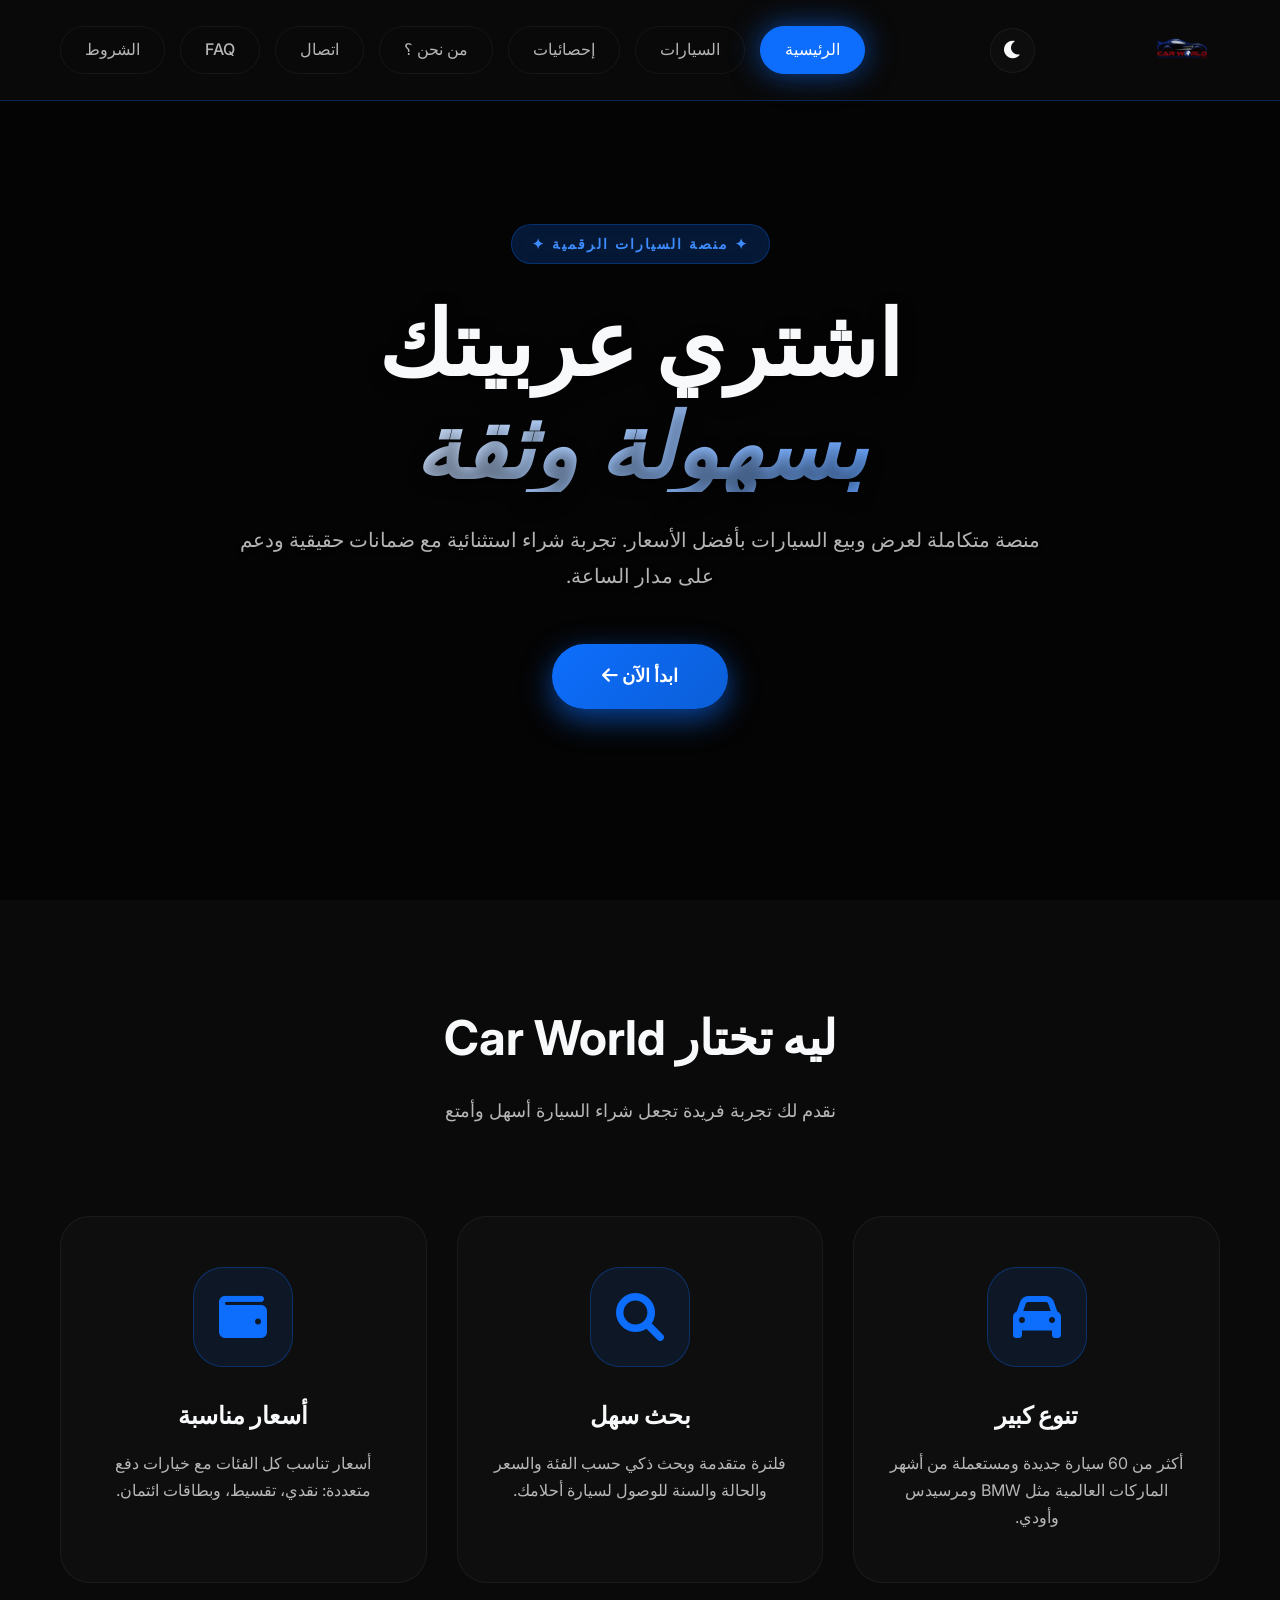
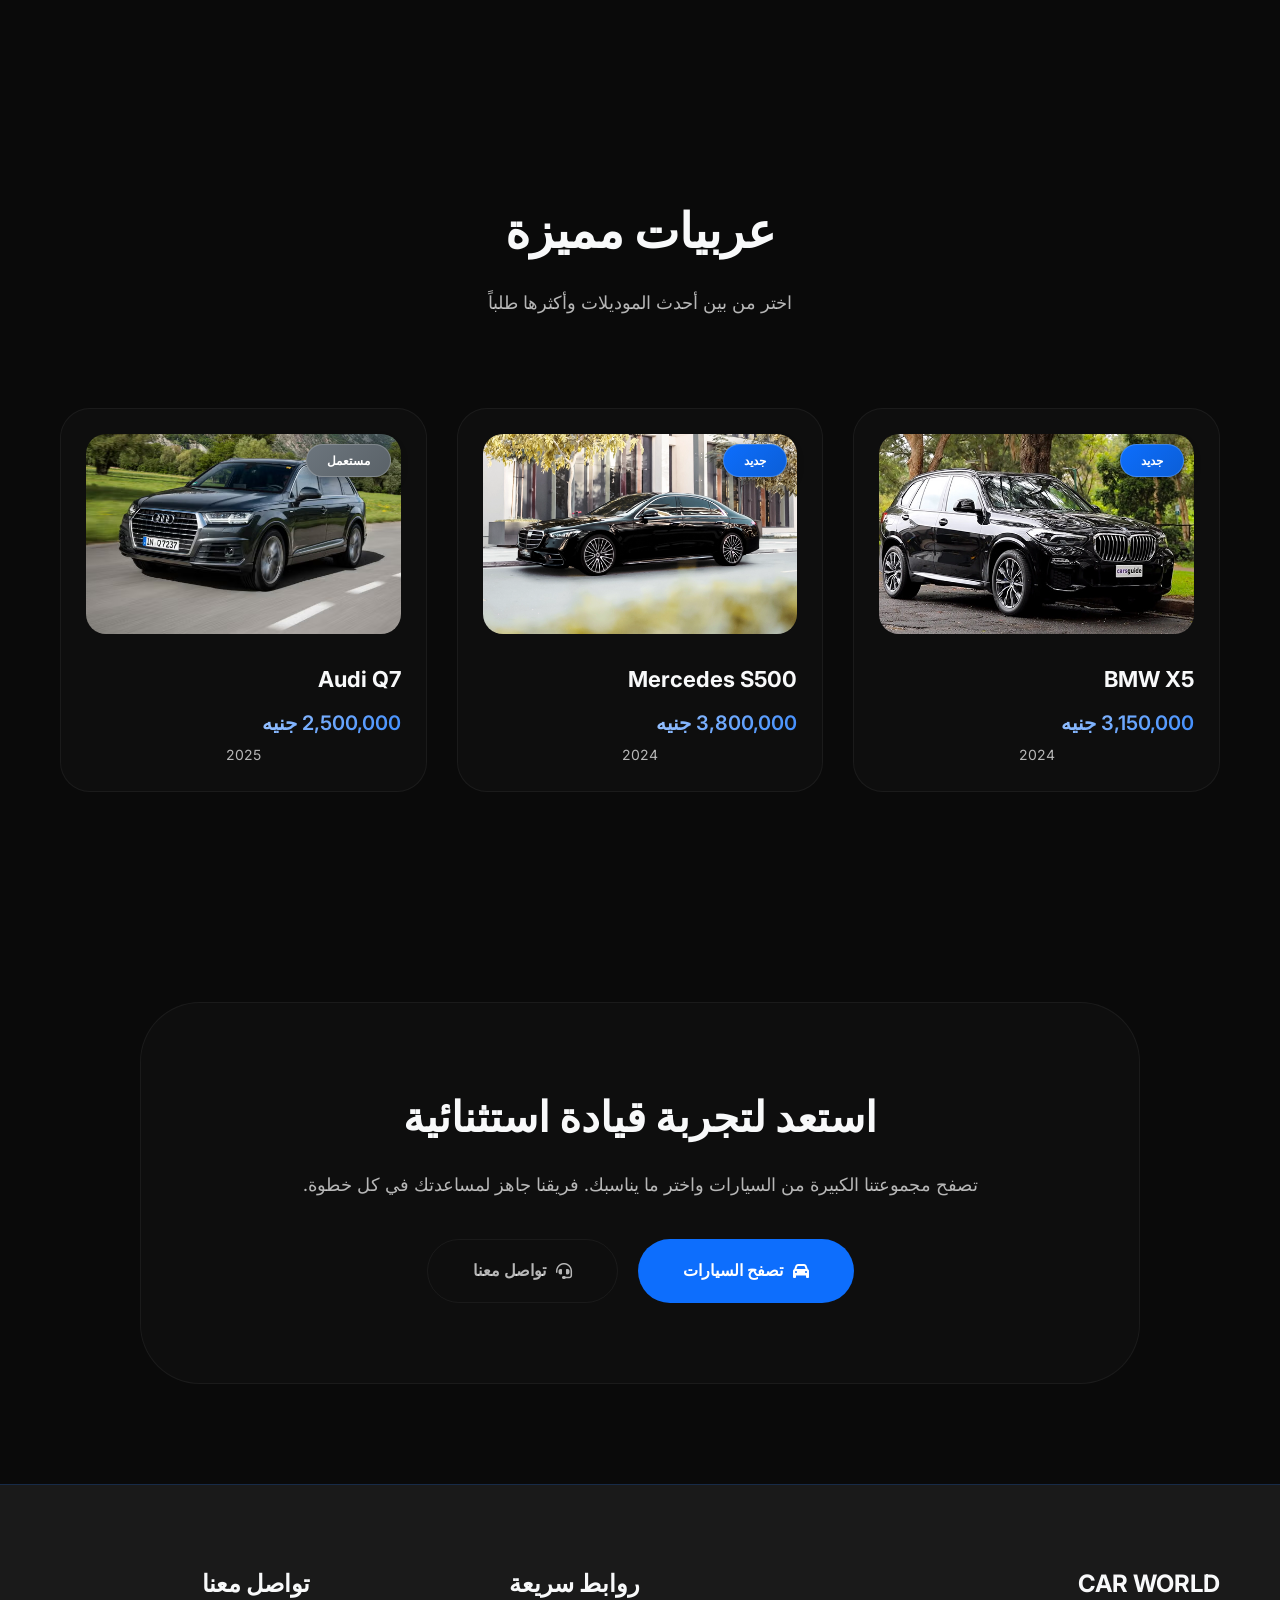
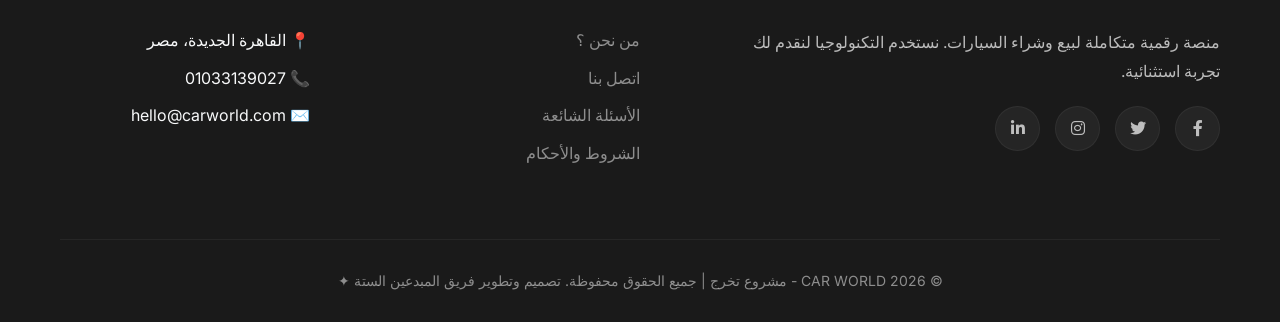
==== index.html @ 10950ddf "Add files via upload" ====
<!DOCTYPE html>
<html lang="ar">

<head>
    <meta charset="UTF-8" />
    <meta name="viewport" content="width=device-width, initial-scale=1.0">
    <title>Car World - الرئيسية | منصة السيارات الرقمية</title>

    <!-- Fonts & Icons -->
    <link rel="preconnect" href="https://fonts.googleapis.com">
    <link rel="preconnect" href="https://fonts.gstatic.com" crossorigin>
    <link href="https://fonts.googleapis.com/css2?family=Inter:ital,opsz,wght@0,14..32,100..900;1,14..32,100..900&family=Playfair+Display:ital,wght@0,400..900;1,400..900&display=swap" rel="stylesheet">
    <link rel="stylesheet" href="https://cdnjs.cloudflare.com/ajax/libs/font-awesome/6.0.0/css/all.min.css">
    <link rel="stylesheet" href="responsive.css">
    <script src="script.js" defer></script>

    <style>
        * {
            margin: 0;
            padding: 0;
            box-sizing: border-box;
        }
        
        :root {
            --primary: #0d6efd;
            --primary-dark: #0b5ed7;
            --primary-light: #3d8bfd;
            --primary-glow: rgba(13, 110, 253, 0.6);
            --dark: #0a0a0a;
            --dark-light: #1a1a1a;
            --light: #f8f9fa;
            --gray: #6c757d;
            --glass-bg: rgba(255, 255, 255, 0.03);
            --glass-border: 1px solid rgba(255, 255, 255, 0.05);
            --shadow-xl: 0 25px 50px -12px rgba(0, 0, 0, 0.5);
            --transition: all 0.4s cubic-bezier(0.175, 0.885, 0.32, 1.275);
            --bg-primary: #0a0a0a;
            --bg-secondary: #1a1a1a;
            --bg-card: rgba(255, 255, 255, 0.02);
            --text-primary: #f8f9fa;
            --text-secondary: rgba(255, 255, 255, 0.7);
            --text-muted: rgba(255, 255, 255, 0.5);
            --border-color: rgba(255, 255, 255, 0.05);
            --border-hover: rgba(13, 110, 253, 0.3);
            --shadow-color: rgba(0, 0, 0, 0.5);
            --header-bg: rgba(10, 10, 10, 0.95);
            --input-bg: rgba(255, 255, 255, 0.05);
            --card-bg: rgba(255, 255, 255, 0.02);
            --footer-bg: var(--dark-light);
            --hero-overlay: rgba(0, 0, 0, 0.6);
        }
        
        [data-theme="light"] {
            --bg-primary: #f0f2f5;
            --bg-secondary: #ffffff;
            --bg-card: rgba(255, 255, 255, 0.9);
            --text-primary: #1a1a1a;
            --text-secondary: rgba(0, 0, 0, 0.7);
            --text-muted: rgba(0, 0, 0, 0.5);
            --border-color: rgba(0, 0, 0, 0.1);
            --border-hover: rgba(13, 110, 253, 0.3);
            --shadow-color: rgba(0, 0, 0, 0.1);
            --header-bg: rgba(255, 255, 255, 0.95);
            --input-bg: rgba(0, 0, 0, 0.02);
            --card-bg: #ffffff;
            --footer-bg: #e8e8e8;
            --hero-overlay: rgba(255, 255, 255, 0.1);
        }
        
        body {
            font-family: 'Inter', sans-serif;
            background: var(--bg-primary);
            color: var(--text-primary);
            line-height: 1.6;
            overflow-x: hidden;
            direction: rtl;
            transition: background-color 0.3s ease, color 0.3s ease;
        }
        
        .header {
            display: flex;
            justify-content: space-between;
            align-items: center;
            padding: 20px 60px;
            background: var(--header-bg);
            backdrop-filter: blur(20px);
            position: fixed;
            top: 0;
            left: 0;
            right: 0;
            z-index: 1000;
            border-bottom: 1px solid rgba(13, 110, 253, 0.3);
            transition: transform 0.4s ease, background 0.3s ease;
        }
        
        .logo-link {
            display: inline-block;
            text-decoration: none;
            height: 60px;
            display: flex;
            align-items: center;
        }
        
        .logo {
            height: 50px;
            width: auto;
            display: block;
            transition: opacity 0.3s ease;
        }
        
        .nav {
            display: flex;
            gap: 15px;
        }
        
        .nav-btn {
            padding: 10px 24px;
            background: transparent;
            border: 1px solid var(--border-color);
            border-radius: 50px;
            color: var(--text-secondary);
            text-decoration: none;
            font-weight: 500;
            transition: var(--transition);
            position: relative;
            overflow: hidden;
        }
        
        .nav-btn::before {
            content: '';
            position: absolute;
            top: 0;
            left: -100%;
            width: 100%;
            height: 100%;
            background: linear-gradient(90deg, transparent, rgba(255, 255, 255, 0.1), transparent);
            transition: left 0.6s ease;
        }
        
        .nav-btn:hover::before {
            left: 100%;
        }
        
        .nav-btn:hover {
            border-color: var(--primary);
            box-shadow: 0 0 20px rgba(13, 110, 253, 0.3);
            transform: translateY(-2px);
            color: var(--text-primary);
        }
        
        .nav-btn.active {
            background: var(--primary);
            border-color: var(--primary);
            box-shadow: 0 0 30px var(--primary-glow);
            color: white;
        }
        
        .hero {
            min-height: 100vh;
            display: flex;
            align-items: center;
            justify-content: center;
            text-align: center;
            position: relative;
            padding: 120px 60px 80px;
            overflow: hidden;
            background: url('assets/images/Mercedes-AMG_CLS_53_1X7A6800.jpg') center/cover no-repeat;
            background-attachment: fixed;
        }
        
        .hero::before {
            content: '';
            position: absolute;
            top: 0;
            left: 0;
            right: 0;
            bottom: 0;
            background: var(--hero-overlay);
            z-index: 1;
            transition: background 0.3s ease;
        }
        
        .hero-content {
            max-width: 1400px;
            margin: 0 auto;
            position: relative;
            z-index: 2;
        }
        
        .hero-badge {
            display: inline-block;
            padding: 8px 20px;
            background: rgba(13, 110, 253, 0.2);
            border: 1px solid rgba(13, 110, 253, 0.3);
            border-radius: 50px;
            color: var(--primary-light);
            font-size: 14px;
            font-weight: 600;
            letter-spacing: 2px;
            margin-bottom: 30px;
            backdrop-filter: blur(10px);
            animation: fadeInUp 1s ease;
        }
        
        .hero-title {
            font-size: clamp(40px, 8vw, 90px);
            font-weight: 800;
            line-height: 1.1;
            margin-bottom: 30px;
            animation: fadeInUp 1s ease 0.2s both;
            text-shadow: 0 5px 15px var(--shadow-color);
            color: var(--text-primary);
        }
        
        .hero-title span {
            background: linear-gradient(135deg, #fff, var(--primary-light));
            -webkit-background-clip: text;
            background-clip: text;
            color: transparent;
            display: block;
            font-family: 'Playfair Display', serif;
            font-style: italic;
        }
        
        .hero-description {
            font-size: 20px;
            color: var(--text-secondary);
            max-width: 800px;
            margin: 0 auto 50px;
            line-height: 1.8;
            animation: fadeInUp 1s ease 0.4s both;
            text-shadow: 0 2px 5px var(--shadow-color);
        }
        
        .hero-btn {
            display: inline-block;
            padding: 18px 50px;
            background: linear-gradient(135deg, var(--primary), var(--primary-dark));
            border: none;
            border-radius: 50px;
            color: white;
            font-size: 18px;
            font-weight: 600;
            text-decoration: none;
            transition: var(--transition);
            position: relative;
            overflow: hidden;
            box-shadow: 0 10px 30px var(--primary-glow);
            animation: fadeInUp 1s ease 0.6s both;
        }
        
        .hero-btn::before {
            content: '';
            position: absolute;
            top: 0;
            left: -100%;
            width: 100%;
            height: 100%;
            background: linear-gradient(90deg, transparent, rgba(255, 255, 255, 0.2), transparent);
            transition: left 0.6s ease;
        }
        
        .hero-btn:hover::before {
            left: 100%;
        }
        
        .hero-btn:hover {
            transform: translateY(-5px);
            box-shadow: 0 20px 40px var(--primary-glow);
        }
        
        @keyframes fadeInUp {
            from {
                opacity: 0;
                transform: translateY(40px);
            }
            to {
                opacity: 1;
                transform: translateY(0);
            }
        }
        
        .features-section {
            padding: 100px 60px;
            background: var(--bg-primary);
        }
        
        .section-header {
            text-align: center;
            max-width: 800px;
            margin: 0 auto 80px;
        }
        
        .section-header h2 {
            font-size: 48px;
            margin-bottom: 20px;
            color: var(--text-primary);
        }
        
        .section-header p {
            color: var(--text-secondary);
            font-size: 18px;
        }
        
        .features-grid {
            max-width: 1400px;
            margin: 0 auto;
            display: grid;
            grid-template-columns: repeat(3, 1fr);
            gap: 30px;
        }
        
        .feature-card {
            background: var(--card-bg);
            border: 1px solid var(--border-color);
            border-radius: 30px;
            padding: 50px 30px;
            text-align: center;
            transition: var(--transition);
            position: relative;
            overflow: hidden;
        }
        
        .feature-card::after {
            content: '';
            position: absolute;
            bottom: 0;
            left: 0;
            right: 0;
            height: 3px;
            background: linear-gradient(90deg, transparent, var(--primary), transparent);
            transform: scaleX(0);
            transition: transform 0.5s ease;
        }
        
        .feature-card:hover::after {
            transform: scaleX(1);
        }
        
        .feature-card:hover {
            transform: translateY(-10px);
            border-color: var(--border-hover);
            box-shadow: 0 30px 60px var(--shadow-color);
        }
        
        .feature-icon {
            width: 100px;
            height: 100px;
            background: rgba(13, 110, 253, 0.1);
            border-radius: 30px;
            display: flex;
            align-items: center;
            justify-content: center;
            margin: 0 auto 30px;
            border: 1px solid rgba(13, 110, 253, 0.3);
            transition: var(--transition);
        }
        
        .feature-card:hover .feature-icon {
            transform: scale(1.1);
            background: var(--primary);
        }
        
        .feature-card:hover .feature-icon i {
            color: white;
        }
        
        .feature-icon i {
            font-size: 48px;
            color: var(--primary);
            transition: var(--transition);
        }
        
        .feature-card h3 {
            font-size: 24px;
            margin-bottom: 15px;
            color: var(--text-primary);
        }
        
        .feature-card p {
            color: var(--text-secondary);
            line-height: 1.7;
        }
        
        .cars-preview-section {
            padding: 100px 60px;
            background: var(--bg-primary);
        }
        
        .cars-preview-grid {
            max-width: 1400px;
            margin: 0 auto;
            display: grid;
            grid-template-columns: repeat(3, 1fr);
            gap: 30px;
        }
        
        .car-preview-card {
            background: var(--card-bg);
            border: 1px solid var(--border-color);
            border-radius: 30px;
            padding: 25px;
            cursor: pointer;
            transition: var(--transition);
            position: relative;
            overflow: hidden;
            animation: cardAppear 0.6s cubic-bezier(0.23, 1, 0.32, 1) backwards;
        }
        
        .car-preview-card:nth-child(1) {
            animation-delay: 0.1s;
        }
        
        .car-preview-card:nth-child(2) {
            animation-delay: 0.2s;
        }
        
        .car-preview-card:nth-child(3) {
            animation-delay: 0.3s;
        }
        
        @keyframes cardAppear {
            0% {
                opacity: 0;
                transform: translateY(30px) scale(0.95);
            }
            100% {
                opacity: 1;
                transform: translateY(0) scale(1);
            }
        }
        
        .car-preview-card:hover {
            transform: translateY(-10px) scale(1.05);
            border-color: var(--border-hover);
            box-shadow: 0 30px 60px var(--shadow-color);
        }
        
        .car-preview-image {
            width: 100%;
            height: 200px;
            object-fit: cover;
            border-radius: 20px;
            margin-bottom: 20px;
            transition: transform 0.3s ease;
        }
        
        .car-preview-card:hover .car-preview-image {
            transform: scale(1.1);
        }
        
        .car-preview-card h3 {
            font-size: 22px;
            margin-bottom: 10px;
            color: var(--text-primary);
        }
        
        .car-preview-price {
            font-size: 20px;
            font-weight: 600;
            background: linear-gradient(135deg, #fff, var(--primary-light));
            -webkit-background-clip: text;
            background-clip: text;
            color: transparent;
            margin-bottom: 5px;
        }
        
        .car-preview-badge {
            position: absolute;
            top: 35px;
            right: 35px;
            padding: 6px 20px;
            border-radius: 50px;
            font-size: 12px;
            font-weight: 600;
            color: white;
            box-shadow: 0 4px 15px var(--shadow-color);
            border: 1px solid rgba(255, 255, 255, 0.2);
            backdrop-filter: blur(5px);
        }
        
        .car-preview-badge.new {
            background: linear-gradient(135deg, var(--primary), var(--primary-dark));
        }
        
        .car-preview-badge.used {
            background: linear-gradient(135deg, #6c757d, #5a6268);
        }
        
        .car-year {
            color: var(--text-secondary);
            font-size: 14px;
            margin-top: 5px;
            display: flex;
            align-items: center;
            justify-content: center;
            gap: 5px;
        }
        
        .cta-section {
            padding: 100px 60px;
            background: var(--bg-primary);
        }
        
        .cta-container {
            max-width: 1000px;
            margin: 0 auto;
            background: var(--card-bg);
            border: 1px solid var(--border-color);
            border-radius: 60px;
            padding: 80px;
            text-align: center;
            transition: background-color 0.3s ease, border-color 0.3s ease;
        }
        
        .cta-container h2 {
            font-size: 42px;
            margin-bottom: 20px;
            color: var(--text-primary);
        }
        
        .cta-container p {
            color: var(--text-secondary);
            font-size: 18px;
            margin-bottom: 40px;
        }
        
        .cta-buttons {
            display: flex;
            gap: 20px;
            justify-content: center;
            flex-wrap: wrap;
        }
        
        .cta-btn {
            padding: 18px 45px;
            border-radius: 50px;
            text-decoration: none;
            font-weight: 600;
            transition: var(--transition);
            display: inline-flex;
            align-items: center;
            gap: 10px;
        }
        
        .cta-btn.primary {
            background: var(--primary);
            color: white;
        }
        
        .cta-btn.primary:hover {
            background: var(--primary-dark);
            transform: translateY(-5px);
            box-shadow: 0 20px 40px var(--primary-glow);
        }
        
        .cta-btn.secondary {
            background: transparent;
            border: 1px solid var(--border-color);
            color: var(--text-secondary);
        }
        
        .cta-btn.secondary:hover {
            border-color: var(--primary);
            transform: translateY(-5px);
            box-shadow: 0 20px 40px var(--shadow-color);
            color: var(--text-primary);
        }
        
        .notification {
            position: fixed;
            top: 100px;
            left: 50%;
            transform: translateX(-50%);
            background: var(--card-bg);
            backdrop-filter: blur(20px);
            border: 1px solid var(--primary);
            border-radius: 50px;
            padding: 20px 40px;
            display: flex;
            align-items: center;
            gap: 15px;
            z-index: 9999;
            box-shadow: 0 20px 40px var(--shadow-color);
            animation: slideDown 0.5s ease;
        }
        
        @keyframes slideDown {
            from {
                opacity: 0;
                transform: translate(-50%, -50px);
            }
            to {
                opacity: 1;
                transform: translate(-50%, 0);
            }
        }
        
        .notification i {
            font-size: 24px;
        }
        
        .notification.success i {
            color: #28a745;
        }
        
        .notification.error i {
            color: #dc3545;
        }
        
        .footer {
            background: var(--footer-bg);
            padding: 80px 60px 30px;
            border-top: 1px solid rgba(13, 110, 253, 0.2);
            transition: background-color 0.3s ease;
        }
        
        .footer-content {
            max-width: 1400px;
            margin: 0 auto;
            display: grid;
            grid-template-columns: 2fr 1fr 1fr;
            gap: 80px;
            margin-bottom: 60px;
        }
        
        .footer-section h3 {
            font-size: 24px;
            margin-bottom: 25px;
            color: var(--text-primary);
        }
        
        .footer-section p {
            color: var(--text-secondary);
            line-height: 1.8;
            margin-bottom: 20px;
        }
        
        .footer-section ul {
            list-style: none;
        }
        
        .footer-section ul li {
            margin-bottom: 12px;
        }
        
        .footer-section ul li a {
            color: var(--text-muted);
            text-decoration: none;
            transition: var(--transition);
        }
        
        .footer-section ul li a:hover {
            color: var(--primary);
            transform: translateX(-5px);
            display: inline-block;
        }
        
        .footer-social {
            display: flex;
            gap: 15px;
        }
        
        .footer-social a {
            width: 45px;
            height: 45px;
            background: var(--input-bg);
            border-radius: 50%;
            display: flex;
            align-items: center;
            justify-content: center;
            color: var(--text-secondary);
            transition: var(--transition);
            text-decoration: none;
            border: 1px solid var(--border-color);
        }
        
        .footer-social a:hover {
            background: var(--primary);
            color: white;
            transform: translateY(-5px);
            border-color: transparent;
        }
        
        .footer-bottom {
            text-align: center;
            padding-top: 30px;
            border-top: 1px solid var(--border-color);
            color: var(--text-muted);
            font-size: 14px;
        }
        
        @media (max-width: 1200px) {
            .features-grid,
            .cars-preview-grid {
                grid-template-columns: repeat(2, 1fr);
            }
        }
        
        @media (max-width: 768px) {
            .header {
                padding: 15px 30px;
                flex-direction: column;
                gap: 15px;
            }
            .logo {
                height: 40px;
            }
            .logo-link {
                height: 50px;
                margin-bottom: 5px;
            }
            .hero {
                background-attachment: scroll;
            }
            .features-grid,
            .cars-preview-grid {
                grid-template-columns: 1fr;
            }
            .cta-container {
                padding: 40px 20px;
            }
            .footer-content {
                grid-template-columns: 1fr;
                gap: 40px;
            }
        }
        
        [data-theme="light"] .hero-title span,
        [data-theme="light"] .car-preview-price {
            background: linear-gradient(135deg, #1a1a1a, var(--primary)) !important;
            -webkit-background-clip: text !important;
            background-clip: text !important;
        }
        
        [data-theme="light"] .nav-btn.active {
            color: white !important;
        }
    </style>
</head>

<body>
    <header class="header">
        <a href="index.html" class="logo-link">
            <img src="assets/images/logo-main-dark.png" alt="CAR WORLD Logo" class="logo logo-dark">
            <img src="assets/images/logo-main-light.png" alt="CAR WORLD Logo" class="logo logo-light" style="display: none;">
        </a>
        <nav class="nav">
            <a href="index.html" class="nav-btn active">الرئيسية</a>
            <a href="cars.html" class="nav-btn">السيارات</a>
            <a href="stats.html" class="nav-btn">إحصائيات</a>
            <a href="about.html" class="nav-btn">من نحن ؟</a>
            <a href="contact.html" class="nav-btn">اتصال</a>
            <a href="faq.html" class="nav-btn">FAQ</a>
            <a href="terms.html" class="nav-btn">الشروط</a>
        </nav>
    </header>

    <main>
        <section class="hero">
            <div class="hero-content">
                <div class="hero-badge">✦ منصة السيارات الرقمية ✦</div>
                <h1 class="hero-title">
                    اشتري عربيتك<br>
                    <span>بسهولة وثقة</span>
                </h1>
                <p class="hero-description">
                    منصة متكاملة لعرض وبيع السيارات بأفضل الأسعار. تجربة شراء استثنائية مع ضمانات حقيقية ودعم على مدار الساعة.
                </p>
                <a href="cars.html" class="hero-btn">ابدأ الآن <i class="fas fa-arrow-left"></i></a>
            </div>
        </section>

        <section class="features-section">
            <div class="section-header">
                <h2>ليه تختار Car World</h2>
                <p>نقدم لك تجربة فريدة تجعل شراء السيارة أسهل وأمتع</p>
            </div>
            <div class="features-grid">
                <div class="feature-card">
                    <div class="feature-icon"><i class="fas fa-car"></i></div>
                    <h3>تنوع كبير</h3>
                    <p>أكثر من 60 سيارة جديدة ومستعملة من أشهر الماركات العالمية مثل BMW ومرسيدس وأودي.</p>
                </div>
                <div class="feature-card">
                    <div class="feature-icon"><i class="fas fa-search"></i></div>
                    <h3>بحث سهل</h3>
                    <p>فلترة متقدمة وبحث ذكي حسب الفئة والسعر والحالة والسنة للوصول لسيارة أحلامك.</p>
                </div>
                <div class="feature-card">
                    <div class="feature-icon"><i class="fas fa-wallet"></i></div>
                    <h3>أسعار مناسبة</h3>
                    <p>أسعار تناسب كل الفئات مع خيارات دفع متعددة: نقدي، تقسيط، وبطاقات ائتمان.</p>
                </div>
            </div>
        </section>

        <section class="cars-preview-section">
            <div class="section-header">
                <h2>عربيات مميزة</h2>
                <p>اختر من بين أحدث الموديلات وأكثرها طلباً</p>
            </div>
            <div class="cars-preview-grid">
                <div class="car-preview-card" onclick="window.location.href='car-details.html?category=luxury&brand=BMW&model=X5'">
                    <img src="assets/images/img1894BMW-X5.jpg" alt="BMW X5" class="car-preview-image">
                    <h3>BMW X5</h3>
                    <p class="car-preview-price">3,150,000 جنيه</p>
                    <p class="car-year">2024</p>
                    <span class="car-preview-badge new">جديد</span>
                </div>
                <div class="car-preview-card" onclick="window.location.href='car-details.html?category=luxury&brand=Mercedes&model=S500'">
                    <img src="assets/images/mercedes-s-class-s500-1708352796658.webp" alt="Mercedes S500" class="car-preview-image">
                    <h3>Mercedes S500</h3>
                    <p class="car-preview-price">3,800,000 جنيه</p>
                    <p class="car-year">2024</p>
                    <span class="car-preview-badge new">جديد</span>
                </div>
                <div class="car-preview-card" onclick="window.location.href='car-details.html?category=luxury&brand=Audi&model=Q7'">
                    <img src="assets/images/2017-audi-q7-first-drive-review-car-and-driver-photo-658873-s-original.avif" alt="Audi Q7" class="car-preview-image">
                    <h3>Audi Q7</h3>
                    <p class="car-preview-price">2,500,000 جنيه</p>
                    <p class="car-year">2025</p>
                    <span class="car-preview-badge used">مستعمل</span>
                </div>
            </div>
        </section>

        <section class="cta-section">
            <div class="cta-container">
                <h2>استعد لتجربة قيادة استثنائية</h2>
                <p>تصفح مجموعتنا الكبيرة من السيارات واختر ما يناسبك. فريقنا جاهز لمساعدتك في كل خطوة.</p>
                <div class="cta-buttons">
                    <a href="cars.html" class="cta-btn primary"><i class="fas fa-car"></i> تصفح السيارات</a>
                    <a href="contact.html" class="cta-btn secondary"><i class="fas fa-headset"></i> تواصل معنا</a>
                </div>
            </div>
        </section>
    </main>

    <div id="notification" class="notification" style="display: none;">
        <i class="fas fa-info-circle"></i>
        <span id="notificationMessage"></span>
    </div>

    <footer class="footer">
        <div class="footer-content">
            <div class="footer-section">
                <h3>CAR WORLD</h3>
                <p>منصة رقمية متكاملة لبيع وشراء السيارات. نستخدم التكنولوجيا لنقدم لك تجربة استثنائية.</p>
                <div class="footer-social">
                    <a href="#"><i class="fab fa-facebook-f"></i></a>
                    <a href="#"><i class="fab fa-twitter"></i></a>
                    <a href="#"><i class="fab fa-instagram"></i></a>
                    <a href="#"><i class="fab fa-linkedin-in"></i></a>
                </div>
            </div>
            <div class="footer-section">
                <h3>روابط سريعة</h3>
                <ul>
                    <li><a href="about.html">من نحن ؟</a></li>
                    <li><a href="contact.html">اتصل بنا</a></li>
                    <li><a href="faq.html">الأسئلة الشائعة</a></li>
                    <li><a href="terms.html">الشروط والأحكام</a></li>
                </ul>
            </div>
            <div class="footer-section">
                <h3>تواصل معنا</h3>
                <ul>
                    <li>📍 القاهرة الجديدة، مصر</li>
                    <li>📞 01033139027</li>
                    <li>✉️ hello@carworld.com</li>
                </ul>
            </div>
        </div>
        <div class="footer-bottom">
            <p>© 2026 CAR WORLD - مشروع تخرج | جميع الحقوق محفوظة. تصميم وتطوير فريق المبدعين الستة ✦</p>
        </div>
    </footer>

    <script>
        let lastScroll = 0;
        window.addEventListener('scroll', () => {
            const header = document.querySelector('.header');
            if (!header) return;
            const currentScroll = window.pageYOffset;
            if (currentScroll > lastScroll && currentScroll > 100) {
                header.style.transform = 'translateY(-100%)';
            } else {
                header.style.transform = 'translateY(0)';
            }
            lastScroll = currentScroll;
        });
    </script>
</body>

</html>
---- responsive.css ----
/* ========== RESPONSIVE DESIGN - CAR WORLD ========== */


/* هذا الملف مخصص لجعل الموقع متجاوباً مع جميع الشاشات */


/* ===== للأجهزة اللوحية والهواتف الكبيرة (عرض أقل من 1200px) ===== */

@media (max-width: 1200px) {
    .features-grid,
    .cars-preview-grid,
    .team-grid,
    .values-grid,
    .countries-grid,
    .insights-grid,
    .contact-grid,
    .faq-preview-grid {
        grid-template-columns: repeat(2, 1fr) !important;
        gap: 20px !important;
        padding: 0 20px;
    }
    .stats-grid,
    .achievements-grid {
        grid-template-columns: repeat(2, 1fr) !important;
        gap: 20px !important;
    }
    .footer-content {
        gap: 40px !important;
        padding: 0 30px;
    }
}


/* ===== للأجهزة اللوحية المتوسطة (عرض أقل من 992px) ===== */

@media (max-width: 992px) {
    .story-container {
        grid-template-columns: 1fr !important;
        gap: 60px !important;
        padding: 0 30px;
    }
    .info-grid {
        grid-template-columns: repeat(2, 1fr) !important;
    }
    .specs-grid {
        grid-template-columns: 1fr !important;
    }
    .hours-container {
        grid-template-columns: 1fr !important;
        gap: 40px !important;
        padding: 0 30px;
    }
    .mission-grid {
        grid-template-columns: 1fr !important;
        padding: 0 30px;
    }
    .years-grid {
        grid-template-columns: 1fr !important;
        padding: 0 30px;
    }
}


/* ===== للهواتف المحمولة (عرض أقل من 768px) ===== */

@media (max-width: 768px) {
    /* ===== BASE ===== */
    body {
        font-size: 14px;
    }
    /* ===== HEADER ===== */
    .header {
        flex-direction: column !important;
        padding: 10px 15px !important;
        position: relative !important;
        height: auto !important;
    }
    .logo {
        font-size: 24px !important;
        margin-bottom: 10px;
    }
    .nav {
        flex-wrap: wrap !important;
        justify-content: center !important;
        gap: 8px !important;
        width: 100%;
    }
    .nav-btn {
        padding: 8px 12px !important;
        font-size: 13px !important;
        flex: 0 1 auto;
    }
    .theme-toggle {
        margin: 10px 0 !important;
        width: 35px !important;
        height: 35px !important;
    }
    .theme-toggle i {
        font-size: 16px !important;
    }
    /* ===== HERO SECTIONS ===== */
    .hero,
    .about-hero,
    .contact-hero,
    .faq-hero,
    .stats-hero,
    .terms-hero {
        padding: 120px 15px 60px !important;
        min-height: auto !important;
    }
    .hero {
        background-attachment: scroll !important;
    }
    .hero-title {
        font-size: 32px !important;
    }
    .hero-description {
        font-size: 16px !important;
        padding: 0 10px;
    }
    .hero-stats {
        flex-direction: column !important;
        gap: 15px !important;
    }
    .stat-item {
        width: 100%;
        text-align: center;
    }
    .stat-number {
        font-size: 36px !important;
    }
    /* ===== SECTION HEADER ===== */
    .section-header {
        margin-bottom: 40px !important;
        padding: 0 15px;
    }
    .section-header h2 {
        font-size: 28px !important;
    }
    .section-header p {
        font-size: 16px !important;
    }
    /* ===== GRIDS ===== */
    .features-grid,
    .cars-preview-grid,
    .team-grid,
    .values-grid,
    .countries-grid,
    .insights-grid,
    .contact-grid,
    .faq-preview-grid,
    .stats-grid,
    .achievements-grid,
    .years-grid {
        grid-template-columns: 1fr !important;
        gap: 20px !important;
        padding: 0 15px;
    }
    .cars-grid {
        grid-template-columns: 1fr !important;
        gap: 20px !important;
        padding: 0 15px;
    }
    /* ===== CARDS ===== */
    .feature-card,
    .value-card,
    .team-card,
    .country-card,
    .insight-card,
    .contact-card,
    .faq-preview-card,
    .stat-card,
    .achievement-item,
    .mission-card,
    .vision-card,
    .terms-grid-item {
        padding: 30px 20px !important;
    }
    .car-card {
        width: 100% !important;
        margin-bottom: 15px;
    }
    .car-card-image {
        height: 160px !important;
    }
    .car-card-actions {
        top: 5px !important;
        left: 5px !important;
    }
    .action-btn {
        width: 35px !important;
        height: 35px !important;
        font-size: 14px !important;
    }
    .badge {
        top: 20px !important;
        right: 20px !important;
        padding: 4px 12px !important;
        font-size: 10px !important;
    }
    .buy-btn {
        padding: 8px !important;
        font-size: 13px !important;
        opacity: 1 !important;
        transform: translateY(0) !important;
    }
    /* ===== ICONS ===== */
    .feature-icon,
    .value-icon,
    .contact-icon,
    .card-icon,
    .stat-icon,
    .insight-icon,
    .section-icon {
        width: 60px !important;
        height: 60px !important;
        margin-bottom: 20px !important;
    }
    .feature-icon i,
    .value-icon i,
    .contact-icon i,
    .card-icon i,
    .stat-icon i,
    .insight-icon i,
    .section-icon i {
        font-size: 28px !important;
    }
    /* ===== FILTERS ===== */
    .filters-container {
        flex-direction: column !important;
        gap: 15px !important;
        padding: 0 15px;
    }
    .filter-group {
        width: 100% !important;
        min-width: auto !important;
        padding: 20px !important;
    }
    .filter-group h3 {
        font-size: 16px !important;
    }
    .radio-group {
        flex-wrap: wrap;
    }
    .radio-group label {
        padding: 8px 15px !important;
        font-size: 13px !important;
    }
    .search-box {
        flex-direction: column !important;
        background: transparent !important;
        gap: 10px !important;
        padding: 0 15px;
    }
    .search-box input {
        width: 100% !important;
        padding: 15px !important;
        background: var(--input-bg) !important;
        border-radius: 50px !important;
    }
    .search-box button {
        width: 100% !important;
        padding: 15px !important;
    }
    .price-filter {
        padding: 20px !important;
        margin: 0 15px;
    }
    .price-inputs {
        flex-direction: column !important;
    }
    .price-inputs input,
    .price-inputs button {
        width: 100% !important;
        margin: 5px 0 !important;
    }
    .price-inputs span {
        display: none !important;
    }
    .results-header {
        flex-direction: column !important;
        gap: 15px !important;
        text-align: center !important;
        padding: 15px !important;
        margin: 20px 15px !important;
    }
    /* ===== ACCORDION ===== */
    .accordion-content {
        padding: 10px !important;
    }
    .accordion-content.open {
        padding: 15px !important;
    }
    .accordion-header {
        padding: 15px !important;
        font-size: 16px !important;
    }
    /* ===== CAR DETAILS ===== */
    .car-details {
        padding: 120px 15px 40px !important;
    }
    .car-details-container {
        padding: 20px !important;
    }
    .car-details-container h1 {
        font-size: 24px !important;
    }
    .car-details-container h2 {
        font-size: 22px !important;
        margin: 30px 0 20px !important;
    }
    .info-grid {
        grid-template-columns: 1fr !important;
        gap: 10px !important;
        margin: 20px 0 !important;
    }
    .info-card {
        padding: 15px !important;
    }
    .info-card i {
        font-size: 24px !important;
    }
    .info-card h3 {
        font-size: 14px !important;
    }
    .info-card p {
        font-size: 16px !important;
    }
    .description-text {
        padding: 20px !important;
        font-size: 14px !important;
    }
    .specs-grid {
        grid-template-columns: 1fr !important;
        gap: 10px !important;
    }
    .spec-item {
        padding: 12px !important;
    }
    .spec-item i {
        font-size: 20px !important;
    }
    .payment-grid {
        grid-template-columns: 1fr !important;
        gap: 15px !important;
    }
    .payment-card {
        padding: 20px !important;
    }
    .car-actions {
        flex-direction: column !important;
    }
    .action-large-btn {
        width: 100% !important;
        min-width: auto !important;
        padding: 12px !important;
    }
    .contact-buttons {
        flex-direction: column !important;
    }
    .contact-btn {
        width: 100% !important;
        min-width: auto !important;
        padding: 12px !important;
    }
    /* ===== STORY SECTION ===== */
    .story-section {
        padding: 60px 15px !important;
    }
    .story-title {
        font-size: 28px !important;
    }
    .story-text {
        font-size: 14px !important;
    }
    .story-highlight {
        padding: 20px !important;
    }
    .story-highlight p {
        font-size: 16px !important;
    }
    .image-badge {
        bottom: -15px !important;
        left: 15px !important;
        padding: 10px !important;
    }
    .image-badge span {
        font-size: 24px !important;
    }
    /* ===== FAQ ===== */
    .faq-section {
        padding: 40px 15px !important;
    }
    .faq-question {
        padding: 20px !important;
    }
    .faq-question h3 {
        font-size: 14px !important;
        line-height: 1.4;
    }
    .faq-answer p {
        padding: 0 20px 20px !important;
        font-size: 13px !important;
    }
    .categories-section {
        padding: 20px 15px !important;
    }
    .category-btn {
        padding: 10px 15px !important;
        font-size: 13px !important;
        flex: 1 1 auto;
    }
    .search-section {
        padding: 30px 15px 20px !important;
    }
    /* ===== TERMS ===== */
    .terms-content {
        padding: 60px 15px !important;
    }
    .terms-section {
        padding: 25px !important;
        margin-bottom: 30px !important;
    }
    .terms-section-header {
        flex-direction: column !important;
        text-align: center;
        gap: 10px !important;
    }
    .terms-section-header h2 {
        font-size: 22px !important;
    }
    .terms-grid {
        grid-template-columns: 1fr !important;
        gap: 15px !important;
    }
    .terms-list li {
        font-size: 13px !important;
        padding-right: 20px !important;
    }
    .last-updated {
        padding: 25px !important;
    }
    /* ===== CONTACT ===== */
    .map-section {
        padding: 40px 15px !important;
    }
    .map-wrapper {
        padding: 15px !important;
    }
    .map-placeholder {
        height: 300px !important;
    }
    .map-content i {
        font-size: 50px !important;
    }
    .map-content h3 {
        font-size: 24px !important;
    }
    .map-content p {
        font-size: 14px !important;
    }
    .social-section {
        padding: 40px 15px !important;
    }
    .social-title {
        font-size: 28px !important;
    }
    .social-subtitle {
        font-size: 16px !important;
        margin-bottom: 30px !important;
    }
    .social-grid {
        gap: 15px !important;
    }
    .social-item {
        width: 60px !important;
        height: 60px !important;
    }
    .social-item i {
        font-size: 24px !important;
    }
    .hours-section {
        padding: 40px 15px !important;
    }
    .hours-content h2 {
        font-size: 28px !important;
    }
    .hours-content p {
        font-size: 16px !important;
    }
    .hours-list li {
        flex-direction: column !important;
        text-align: center !important;
        gap: 5px !important;
    }
    .hours-badge {
        padding: 30px !important;
    }
    .hours-badge i {
        font-size: 40px !important;
    }
    .hours-badge h3 {
        font-size: 22px !important;
    }
    .hours-badge p {
        font-size: 16px !important;
    }
    .hours-badge .emergency {
        font-size: 18px !important;
    }
    /* ===== FORMS ===== */
    .form-section {
        padding: 40px 15px !important;
    }
    .form-header h2 {
        font-size: 28px !important;
    }
    .form-header p {
        font-size: 16px !important;
    }
    .contact-form {
        padding: 25px !important;
    }
    .form-row {
        grid-template-columns: 1fr !important;
        gap: 0 !important;
    }
    .form-group {
        margin-bottom: 20px !important;
    }
    .form-group label {
        font-size: 14px !important;
    }
    .form-group input,
    .form-group textarea,
    .form-group select {
        padding: 14px 18px !important;
        font-size: 14px !important;
    }
    .submit-btn {
        padding: 15px !important;
        font-size: 16px !important;
    }
    /* ===== LOGIN & PROFILE ===== */
    .login-section {
        padding: 120px 15px 40px !important;
    }
    .login-container {
        padding: 25px !important;
    }
    .login-header i {
        width: 70px !important;
        height: 70px !important;
        font-size: 30px !important;
        line-height: 70px !important;
    }
    .login-header h1 {
        font-size: 24px !important;
    }
    .login-header p {
        font-size: 14px !important;
    }
    .login-tabs {
        flex-direction: column !important;
        gap: 5px !important;
    }
    .tab-btn {
        width: 100% !important;
        padding: 12px !important;
    }
    .form-group input {
        padding: 12px 15px !important;
    }
    .admin-note {
        padding: 15px !important;
    }
    .profile-section {
        padding: 120px 15px 40px !important;
    }
    .profile-header {
        flex-direction: column !important;
        align-items: stretch !important;
        gap: 15px !important;
        padding: 0 15px;
    }
    .user-info {
        width: 100% !important;
        flex-direction: column !important;
        text-align: center;
        padding: 20px !important;
    }
    .user-avatar {
        margin: 0 auto 10px;
    }
    .user-details h2 {
        font-size: 20px !important;
    }
    .stats-cards {
        width: 100% !important;
        flex-direction: column !important;
        gap: 10px !important;
    }
    .stat-small-card {
        width: 100% !important;
        padding: 12px !important;
    }
    .logout-btn {
        width: 100% !important;
        justify-content: center !important;
    }
    .tabs-container {
        padding: 0 15px;
    }
    .profile-tabs {
        width: 100% !important;
        flex-direction: column !important;
    }
    .tab-btn {
        width: 100% !important;
        text-align: center;
    }
    .remove-btn {
        top: 20px !important;
        left: 20px !important;
        width: 35px !important;
        height: 35px !important;
    }
    .empty-state {
        padding: 40px 20px !important;
    }
    .empty-state i {
        font-size: 60px !important;
    }
    .empty-state h3 {
        font-size: 20px !important;
    }
    .empty-state p {
        font-size: 14px !important;
    }
    .empty-state .btn {
        padding: 12px 25px !important;
        font-size: 14px !important;
    }
    .compare-table {
        overflow-x: auto !important;
        display: block !important;
        margin: 0 15px;
    }
    .compare-table table {
        min-width: 800px !important;
    }
    .compare-table th,
    .compare-table td {
        padding: 12px !important;
        font-size: 13px !important;
    }
    /* ===== STATS ===== */
    .stats-container {
        flex-direction: column !important;
        align-items: stretch !important;
        padding: 0 15px;
    }
    .stat-badge {
        width: 100% !important;
        text-align: center !important;
    }
    .brands-chart {
        padding: 20px !important;
        margin: 0 15px;
        overflow-x: auto;
    }
    .brand-item {
        min-width: 300px;
        flex-direction: column !important;
        text-align: center !important;
        gap: 10px !important;
    }
    .brand-name {
        min-width: auto !important;
    }
    .brand-bar-container {
        width: 100% !important;
    }
    .brand-count {
        min-width: auto !important;
        text-align: center !important;
    }
    .stats-table {
        display: block;
        overflow-x: auto;
        white-space: nowrap;
        margin: 0 15px;
    }
    .stats-table th,
    .stats-table td {
        padding: 12px !important;
        font-size: 13px !important;
    }
    /* ===== CTA ===== */
    .cta-section {
        padding: 60px 15px !important;
    }
    .cta-container {
        padding: 30px 20px !important;
    }
    .cta-container h2 {
        font-size: 24px !important;
    }
    .cta-container p {
        font-size: 16px !important;
    }
    .cta-buttons {
        flex-direction: column !important;
        gap: 15px !important;
    }
    .cta-btn {
        width: 100% !important;
        padding: 14px !important;
        justify-content: center !important;
    }
    /* ===== FOOTER ===== */
    .footer {
        padding: 40px 15px 20px !important;
    }
    .footer-content {
        grid-template-columns: 1fr !important;
        gap: 30px !important;
        text-align: center;
    }
    .footer-section {
        text-align: center;
    }
    .footer-section h3 {
        font-size: 20px !important;
        margin-bottom: 15px !important;
    }
    .footer-section p {
        font-size: 14px !important;
    }
    .footer-social {
        justify-content: center !important;
    }
    .footer-section ul {
        padding: 0;
    }
    .footer-section ul li a:hover {
        transform: none !important;
    }
    .footer-bottom p {
        font-size: 12px !important;
    }
    /* ===== NOTIFICATION ===== */
    .notification {
        width: 90% !important;
        padding: 15px 20px !important;
        font-size: 14px !important;
        top: 70px !important;
    }
    /* ===== TEAM ===== */
    .team-image {
        width: 120px !important;
        height: 120px !important;
    }
    .team-image-inner i {
        font-size: 40px !important;
    }
    .team-card h3 {
        font-size: 20px !important;
    }
    .team-position {
        font-size: 14px !important;
    }
    .team-bio {
        font-size: 13px !important;
    }
    .team-social a {
        width: 35px !important;
        height: 35px !important;
    }
    /* ===== UTILITY CLASSES ===== */
    .hide-on-mobile {
        display: none !important;
    }
    .text-center-mobile {
        text-align: center !important;
    }
    .full-width-mobile {
        width: 100% !important;
    }
    /* ===== ACCORDION ANIMATION ===== */
    .accordion-content {
        max-height: 0;
        transition: max-height 0.3s ease-out;
    }
    .accordion-content.open {
        max-height: 2000px;
        transition: max-height 0.5s ease-in;
    }
    /* ===== IMAGES ===== */
    img {
        max-width: 100% !important;
        height: auto !important;
    }
    /* ===== TEXT ===== */
    p,
    .description-text,
    .story-text,
    .terms-section p {
        word-wrap: break-word !important;
        overflow-wrap: break-word !important;
    }
    /* ===== HEADER FIXED ISSUE ===== */
    .header {
        position: fixed !important;
        transform: translateY(0) !important;
    }
    /* ===== SCROLLING IMPROVEMENTS ===== */
    .accordion-content,
    .brands-chart,
    .compare-table,
    .stats-table {
        -webkit-overflow-scrolling: touch;
    }
}


/* ===== للأجهزة الصغيرة جداً (عرض أقل من 400px) ===== */

@media (max-width: 400px) {
    .hero-title {
        font-size: 26px !important;
    }
    .section-title {
        font-size: 24px !important;
    }
    .nav-btn {
        padding: 6px 10px !important;
        font-size: 12px !important;
    }
    .filter-group h3 {
        font-size: 15px !important;
    }
    .radio-group label {
        padding: 6px 12px !important;
        font-size: 12px !important;
    }
    .car-card h3 {
        font-size: 16px !important;
    }
    .car-price {
        font-size: 14px !important;
    }
    .car-year {
        font-size: 12px !important;
    }
    .cta-container h2 {
        font-size: 20px !important;
    }
    .cta-container p {
        font-size: 14px !important;
    }
    .login-header h1 {
        font-size: 20px !important;
    }
    .profile-header h2 {
        font-size: 18px !important;
    }
    .stat-number {
        font-size: 30px !important;
    }
    .stat-label {
        font-size: 12px !important;
    }
    .footer-bottom p {
        font-size: 11px !important;
    }
}


/* ===== للأجهزة اللوحية الأفقية (عرض بين 769px و 1024px) ===== */

@media (min-width: 769px) and (max-width: 1024px) {
    .features-grid,
    .cars-preview-grid,
    .team-grid,
    .values-grid,
    .countries-grid,
    .insights-grid {
        grid-template-columns: repeat(2, 1fr) !important;
        gap: 20px !important;
        padding: 0 30px;
    }
    .header {
        padding: 15px 30px !important;
    }
    .nav {
        gap: 10px !important;
    }
    .nav-btn {
        padding: 8px 16px !important;
        font-size: 14px !important;
    }
    .hero-title {
        font-size: 48px !important;
    }
    .hero-description {
        font-size: 18px !important;
    }
    .cars-grid {
        grid-template-columns: repeat(2, 1fr) !important;
        gap: 20px !important;
        padding: 0 30px;
    }
    .info-grid {
        grid-template-columns: repeat(2, 1fr) !important;
    }
    .specs-grid {
        grid-template-columns: repeat(2, 1fr) !important;
    }
    .footer-content {
        grid-template-columns: 2fr 1fr 1fr !important;
        gap: 40px !important;
        padding: 0 30px;
    }
}


/* ===== للشاشات الكبيرة (عرض أكثر من 1400px) ===== */

@media (min-width: 1400px) {
    .features-grid,
    .cars-preview-grid,
    .team-grid,
    .values-grid,
    .countries-grid,
    .insights-grid,
    .cars-grid {
        max-width: 1600px !important;
        margin: 0 auto !important;
    }
    .hero-content,
    .story-container,
    .contact-container,
    .faq-container,
    .terms-container {
        max-width: 1600px !important;
    }
}


/* ===== للطباعة ===== */

@media print {
    .header,
    .footer,
    .theme-toggle,
    .buy-btn,
    .action-btn,
    .contact-buttons,
    .hero-btn,
    .cta-btn,
    .notification,
    .nav,
    .login-btn,
    .logout-btn,
    .search-box,
    .filters-container,
    .price-filter,
    .categories-section,
    .contact-cta,
    .social-section,
    .map-section {
        display: none !important;
    }
    body {
        background: white !important;
        color: black !important;
        padding: 20px !important;
    }
    .car-details-container,
    .profile-section,
    .terms-section,
    .faq-item,
    .story-section {
        background: white !important;
        color: black !important;
        border: 1px solid #ddd !important;
        box-shadow: none !important;
    }
    h1,
    h2,
    h3,
    p {
        color: black !important;
    }
    a {
        text-decoration: none !important;
        color: black !important;
    }
    img {
        max-width: 500px !important;
        page-break-inside: avoid;
    }
    @page {
        margin: 2cm;
    }
}


/* ===== تحسينات إضافية ===== */


/* منع ظهور شريط التمرير الأفقي */

html,
body {
    overflow-x: hidden;
    width: 100%;
    position: relative;
}


/* تحسين التمرير */

* {
    -webkit-tap-highlight-color: transparent;
}


/* تحسين الأزرار على الهاتف */

button,
.nav-btn,
.cta-btn,
.hero-btn,
.buy-btn,
.action-btn,
.category-btn,
.tab-btn,
.submit-btn,
.logout-btn {
    -webkit-tap-highlight-color: transparent;
    touch-action: manipulation;
}


/* تحسين القوائم المنسدلة */

select {
    appearance: none;
    -webkit-appearance: none;
    background-image: url("data:image/svg+xml;utf8,<svg xmlns='http://www.w3.org/2000/svg' width='16' height='16' viewBox='0 0 24 24' fill='none' stroke='%230d6efd' stroke-width='2' stroke-linecap='round' stroke-linejoin='round'><polyline points='6 9 12 15 18 9'/></svg>");
    background-repeat: no-repeat;
    background-position: left 15px center;
    padding-left: 40px !important;
}


/* تحسين حقول الإدخال */

input,
textarea,
select {
    font-size: 16px !important;
    /* لمنع التكبير التلقائي على iOS */
}


/* تحسين الصور */

img {
    user-select: none;
    -webkit-user-drag: none;
}


/* تحسين التمرير السلس */

html {
    scroll-behavior: smooth;
}


/* تحسين عرض البطاقات */

.feature-card,
.value-card,
.team-card,
.country-card,
.insight-card,
.contact-card,
.faq-preview-card,
.stat-card,
.achievement-item,
.car-card {
    transition: all 0.3s ease;
}


/* تحسين الظهور عند التمرير */

.fade-in {
    opacity: 0;
    transform: translateY(20px);
    transition: opacity 0.6s ease, transform 0.6s ease;
}

.fade-in.visible {
    opacity: 1;
    transform: translateY(0);
}


/* ========== تكبير الكارت النهائي ========== */


/* تكبير بطاقة السيارة في صفحة السيارات */

.car-card:hover {
    transform: scale(1.15) !important;
    /* تكبير 15% */
    transition: all 0.4s ease !important;
    z-index: 1000 !important;
}


/* تكبير بطاقة السيارة في الصفحة الرئيسية */

.car-preview-card:hover {
    transform: scale(1.15) !important;
    /* تكبير 15% */
    transition: all 0.4s ease !important;
    z-index: 1000 !important;
}


/* تكبير بطاقات المميزات */

.feature-card:hover {
    transform: scale(1.12) !important;
    /* تكبير 12% */
    transition: all 0.4s ease !important;
}


/* تكبير بطاقات الفريق */

.team-card:hover {
    transform: scale(1.12) !important;
    transition: all 0.4s ease !important;
}


/* تكبير بطاقات القيم */

.value-card:hover {
    transform: scale(1.12) !important;
    transition: all 0.4s ease !important;
}


/* تكبير البطاقات في الأكورديون */

.accordion-content .car-card:hover {
    transform: scale(1.12) !important;
    /* تكبير 12% */
    transition: all 0.4s ease !important;
}


/* إضافة ظل قوي عند التكبير */

.car-card:hover,
.car-preview-card:hover,
.feature-card:hover,
.team-card:hover,
.value-card:hover,
.accordion-content .car-card:hover {
    box-shadow: 0 50px 60px rgba(13, 110, 253, 0.6) !important;
    border-color: var(--primary) !important;
}


/* منع تداخل البطاقات عند التكبير */

.cars-grid,
.features-grid,
.team-grid,
.values-grid,
.cars-preview-grid {
    overflow: visible !important;
    padding: 10px 0 !important;
    /* إضافة مساحة حول البطاقات */
}


/* ===== تنسيق أعلام الدول ===== */

.car-year {
    display: flex;
    align-items: center;
    justify-content: center;
    gap: 5px;
}

.car-year .country-flag {
    font-size: 1.2em;
    filter: drop-shadow(0 2px 4px rgba(0, 0, 0, 0.2));
}


/* للهواتف المحمولة */

@media (max-width: 768px) {
    .car-year {
        font-size: 14px;
    }
    .car-year .country-flag {
        font-size: 1.1em;
    }
}


/* تنسيق العلم في صفحة التفاصيل */

.info-card p {
    display: flex;
    align-items: center;
    justify-content: center;
    gap: 5px;
}
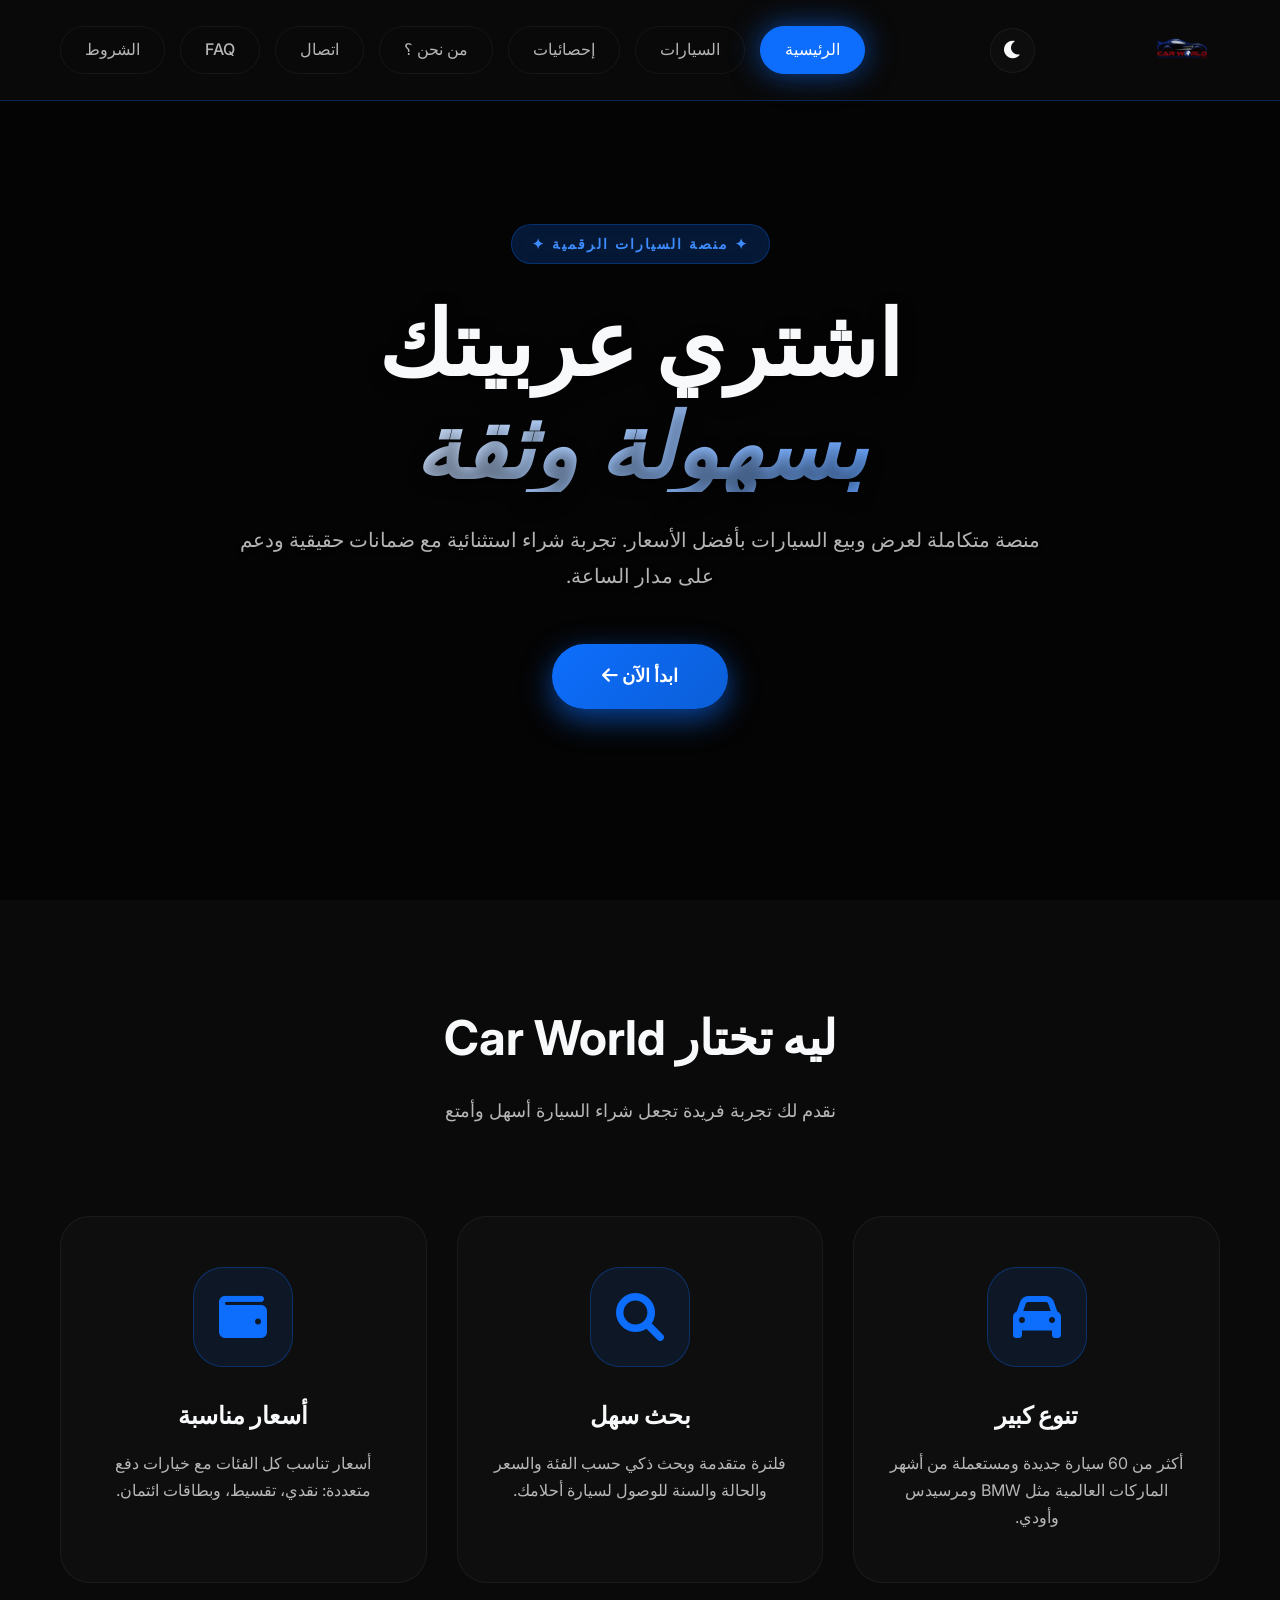
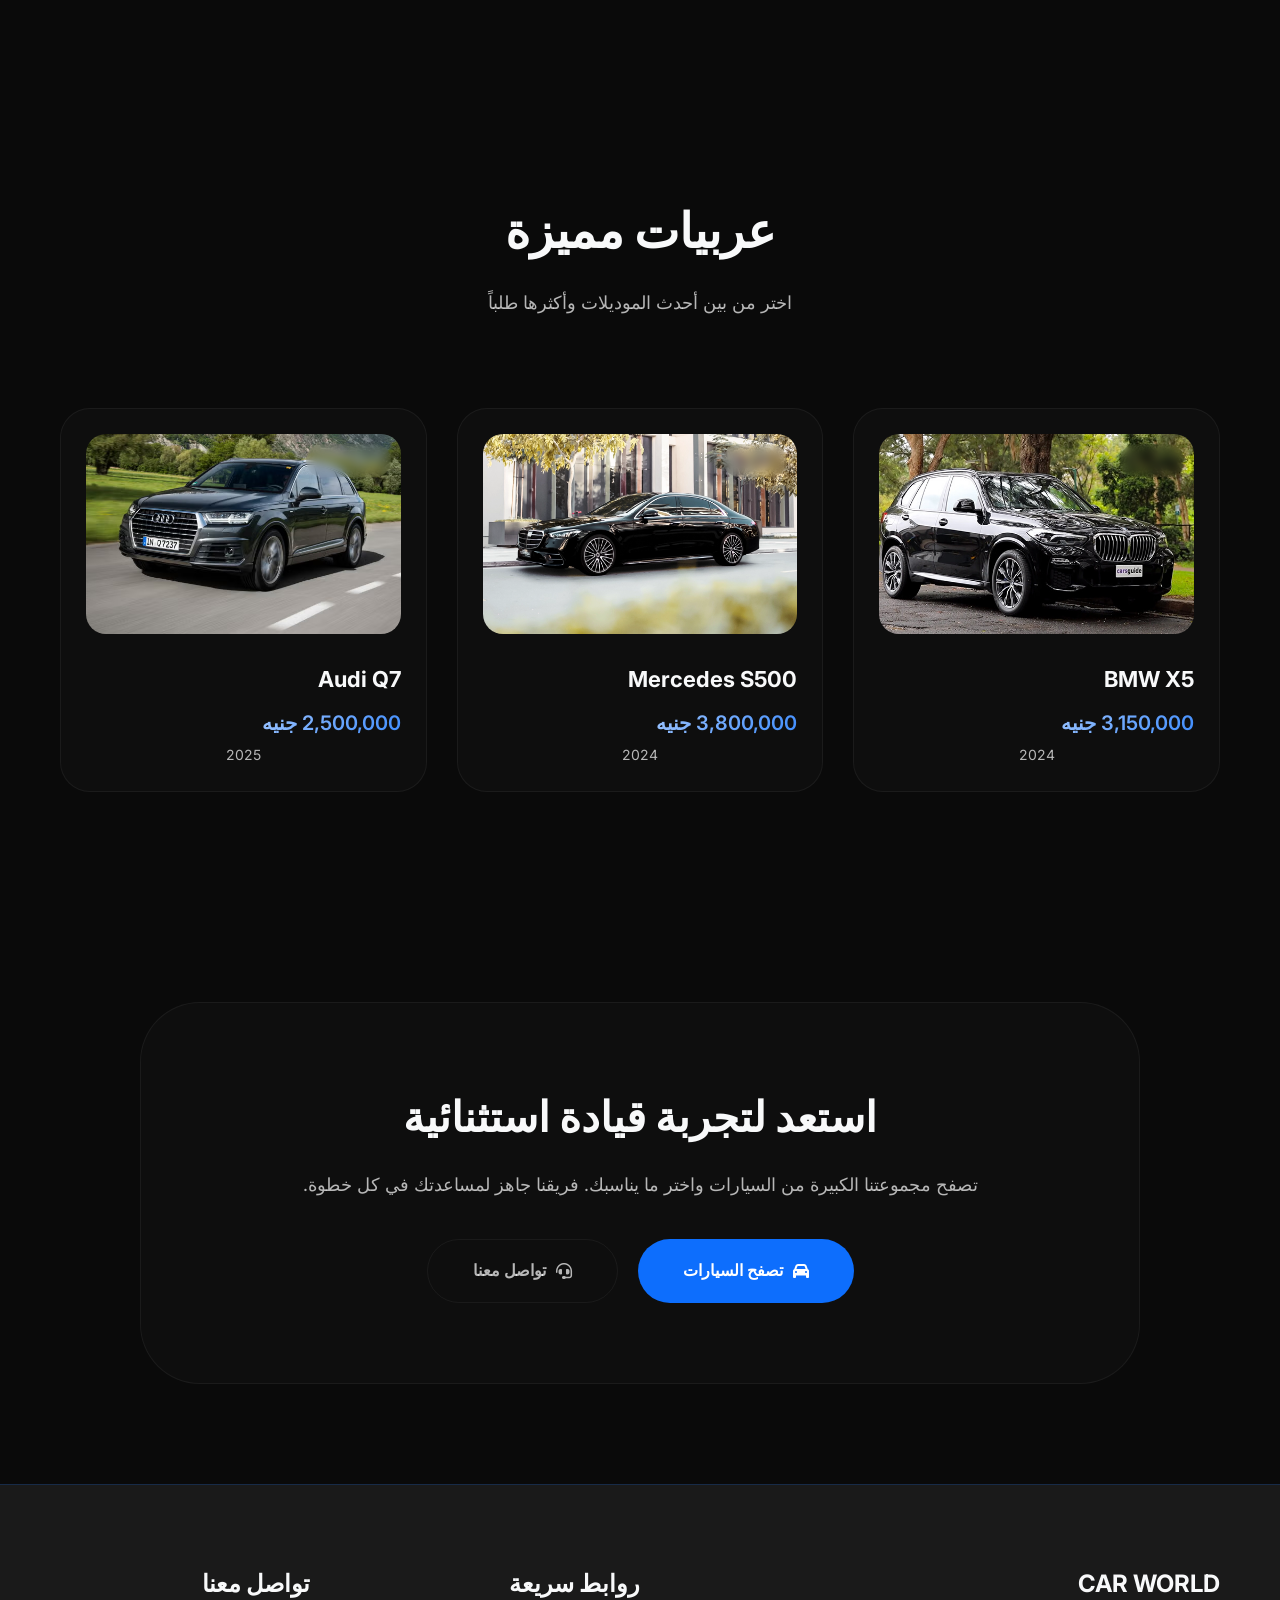
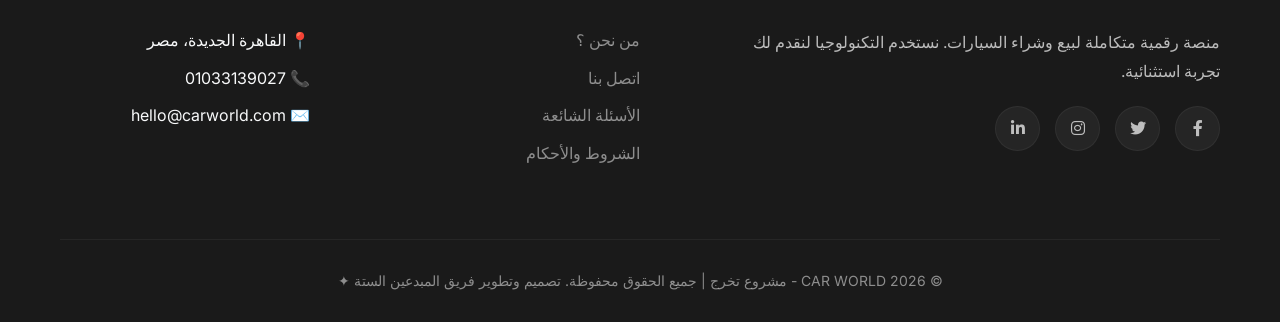
==== commit b58e577b: "Add multiple favicon and icon links to index.html" ====
--- a/index.html
+++ b/index.html
@@ -7,6 +7,15 @@
     <title>Car World - الرئيسية | منصة السيارات الرقمية</title>
 
     <!-- Fonts & Icons -->
+        <link rel="icon" type="image/x-icon" href="/CF/icons/favicon.ico">
+    <link rel="icon" type="image/png" sizes="16x16" href="/CF/icons/favicon-16x16.png">
+    <link rel="icon" type="image/png" sizes="32x32" href="/CF/icons/favicon-32x32.png">
+    <link rel="apple-touch-icon" sizes="180x180" href="/CF/icons/apple-touch-icon.png">
+    <link rel="icon" type="image/png" sizes="192x192" href="/CF/icons/android-chrome-192x192.png">
+    <link rel="icon" type="image/png" sizes="512x512" href="/CF/icons/android-chrome-512x512.png">
+    <link rel="manifest" href="/CF/site.webmanifest">
+    <link rel="sitemap" type="application/xml" title="Sitemap" href="/CF/sitemap.xml">
+
     <link rel="preconnect" href="https://fonts.googleapis.com">
     <link rel="preconnect" href="https://fonts.gstatic.com" crossorigin>
     <link href="https://fonts.googleapis.com/css2?family=Inter:ital,opsz,wght@0,14..32,100..900;1,14..32,100..900&family=Playfair+Display:ital,wght@0,400..900;1,400..900&display=swap" rel="stylesheet">
@@ -893,4 +902,4 @@
     </script>
 </body>
 
-</html>+</html>
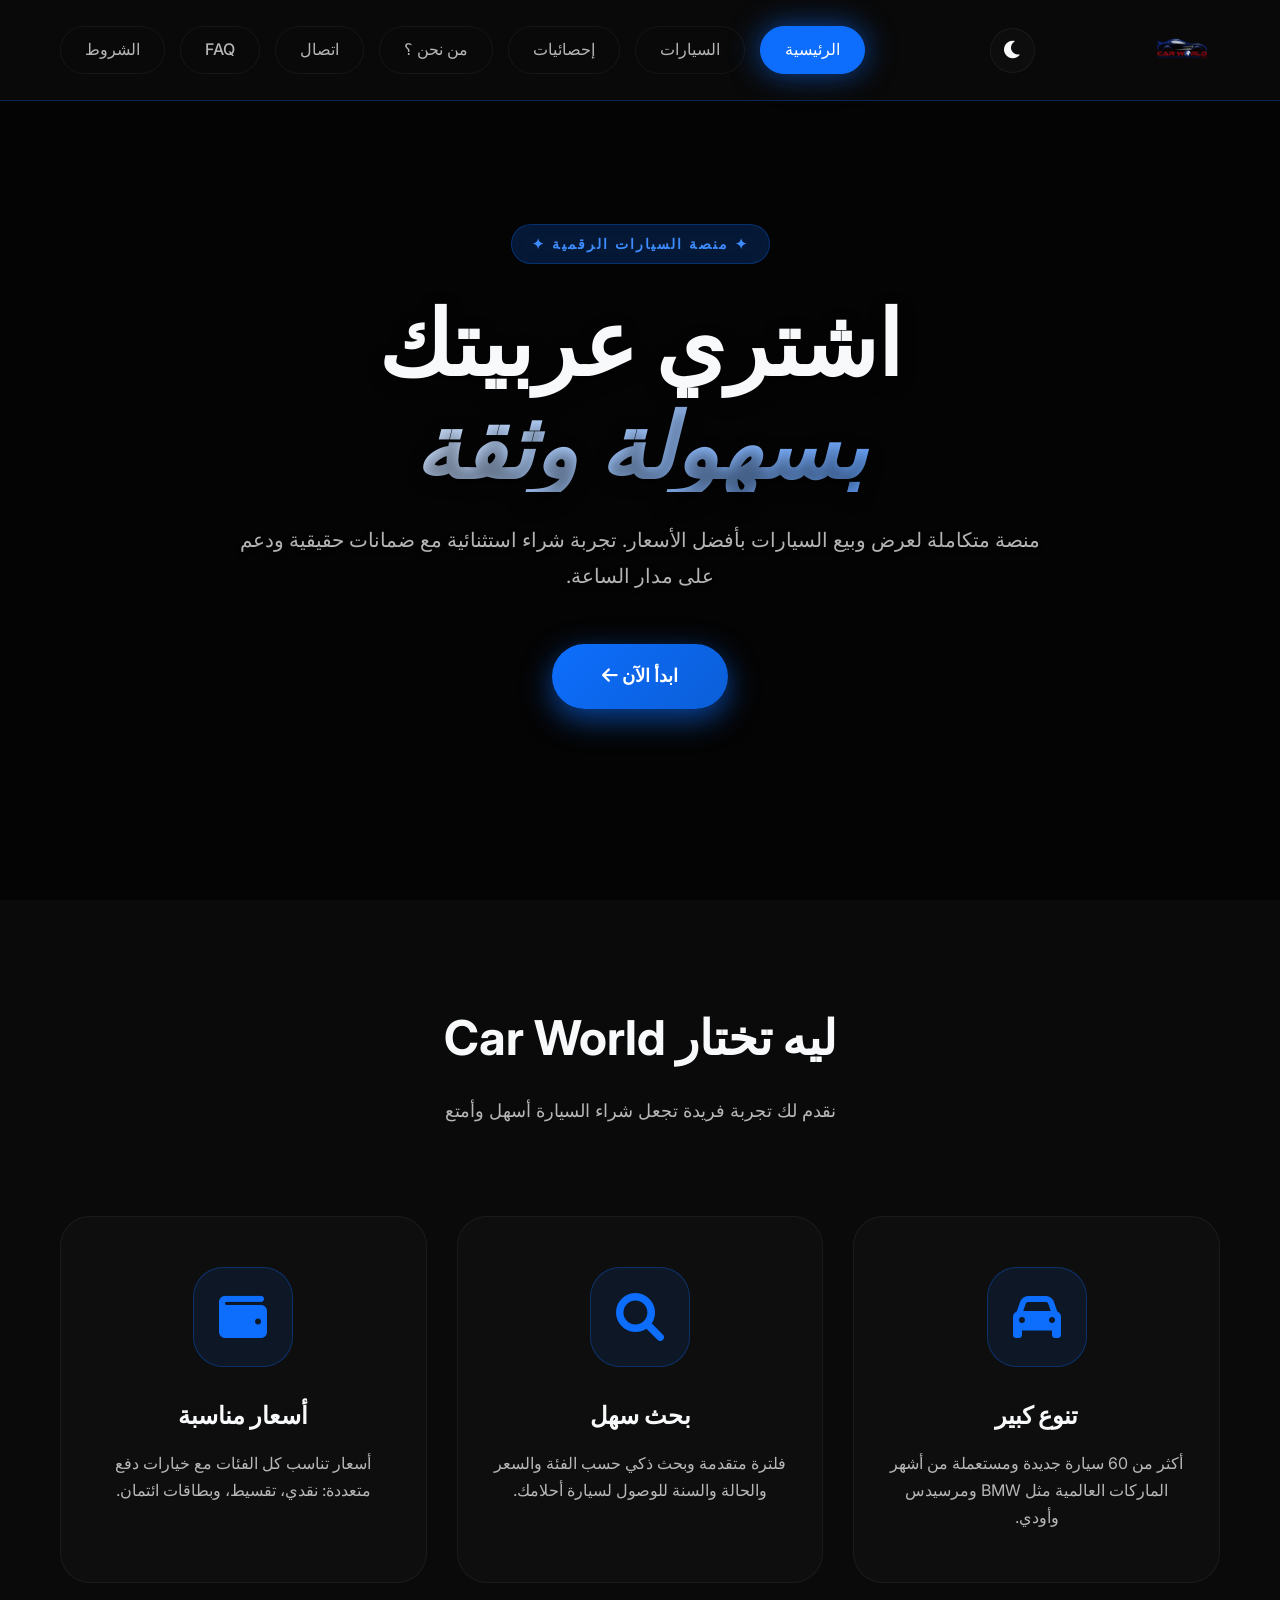
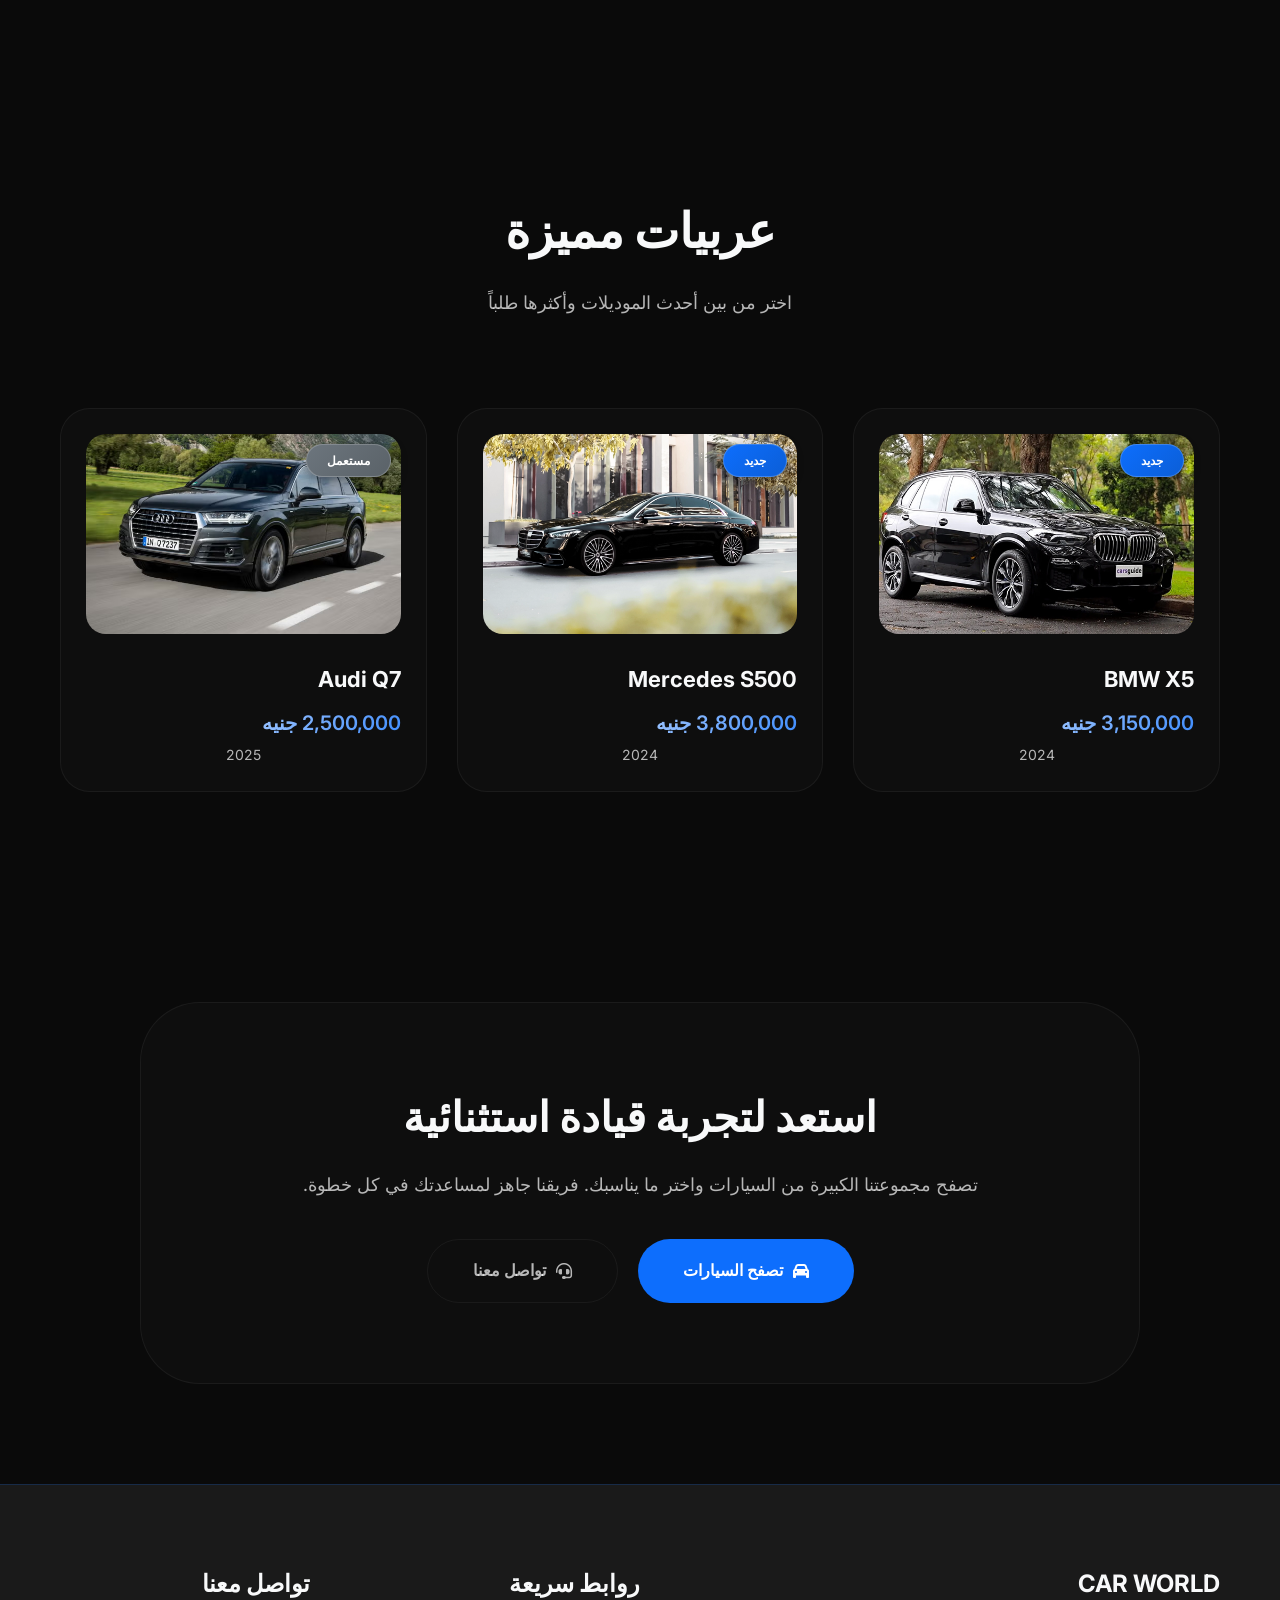
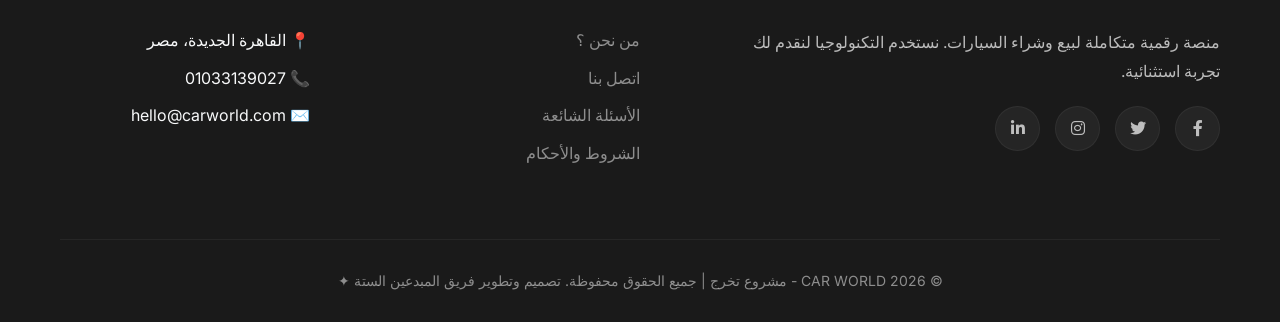
==== commit b6519dd6: "Register service worker in index.html Added service worker registration for offline support." ====
--- a/index.html
+++ b/index.html
@@ -5,6 +5,8 @@
     <meta charset="UTF-8" />
     <meta name="viewport" content="width=device-width, initial-scale=1.0">
     <title>Car World - الرئيسية | منصة السيارات الرقمية</title>
+    <link rel="manifest" href="manifest.json">
+    <meta name="theme-color" content="#0d6efd">
 
     <!-- Fonts & Icons -->
         <link rel="icon" type="image/x-icon" href="/CF/icons/favicon.ico">
@@ -898,7 +900,11 @@
                 header.style.transform = 'translateY(0)';
             }
             lastScroll = currentScroll;
-        });
+        });        if ('serviceWorker' in navigator) {
+            navigator.serviceWorker.register('/sw.js')
+                .then(() => console.log('Service Worker registered!'));
+        }
+
     </script>
 </body>
 
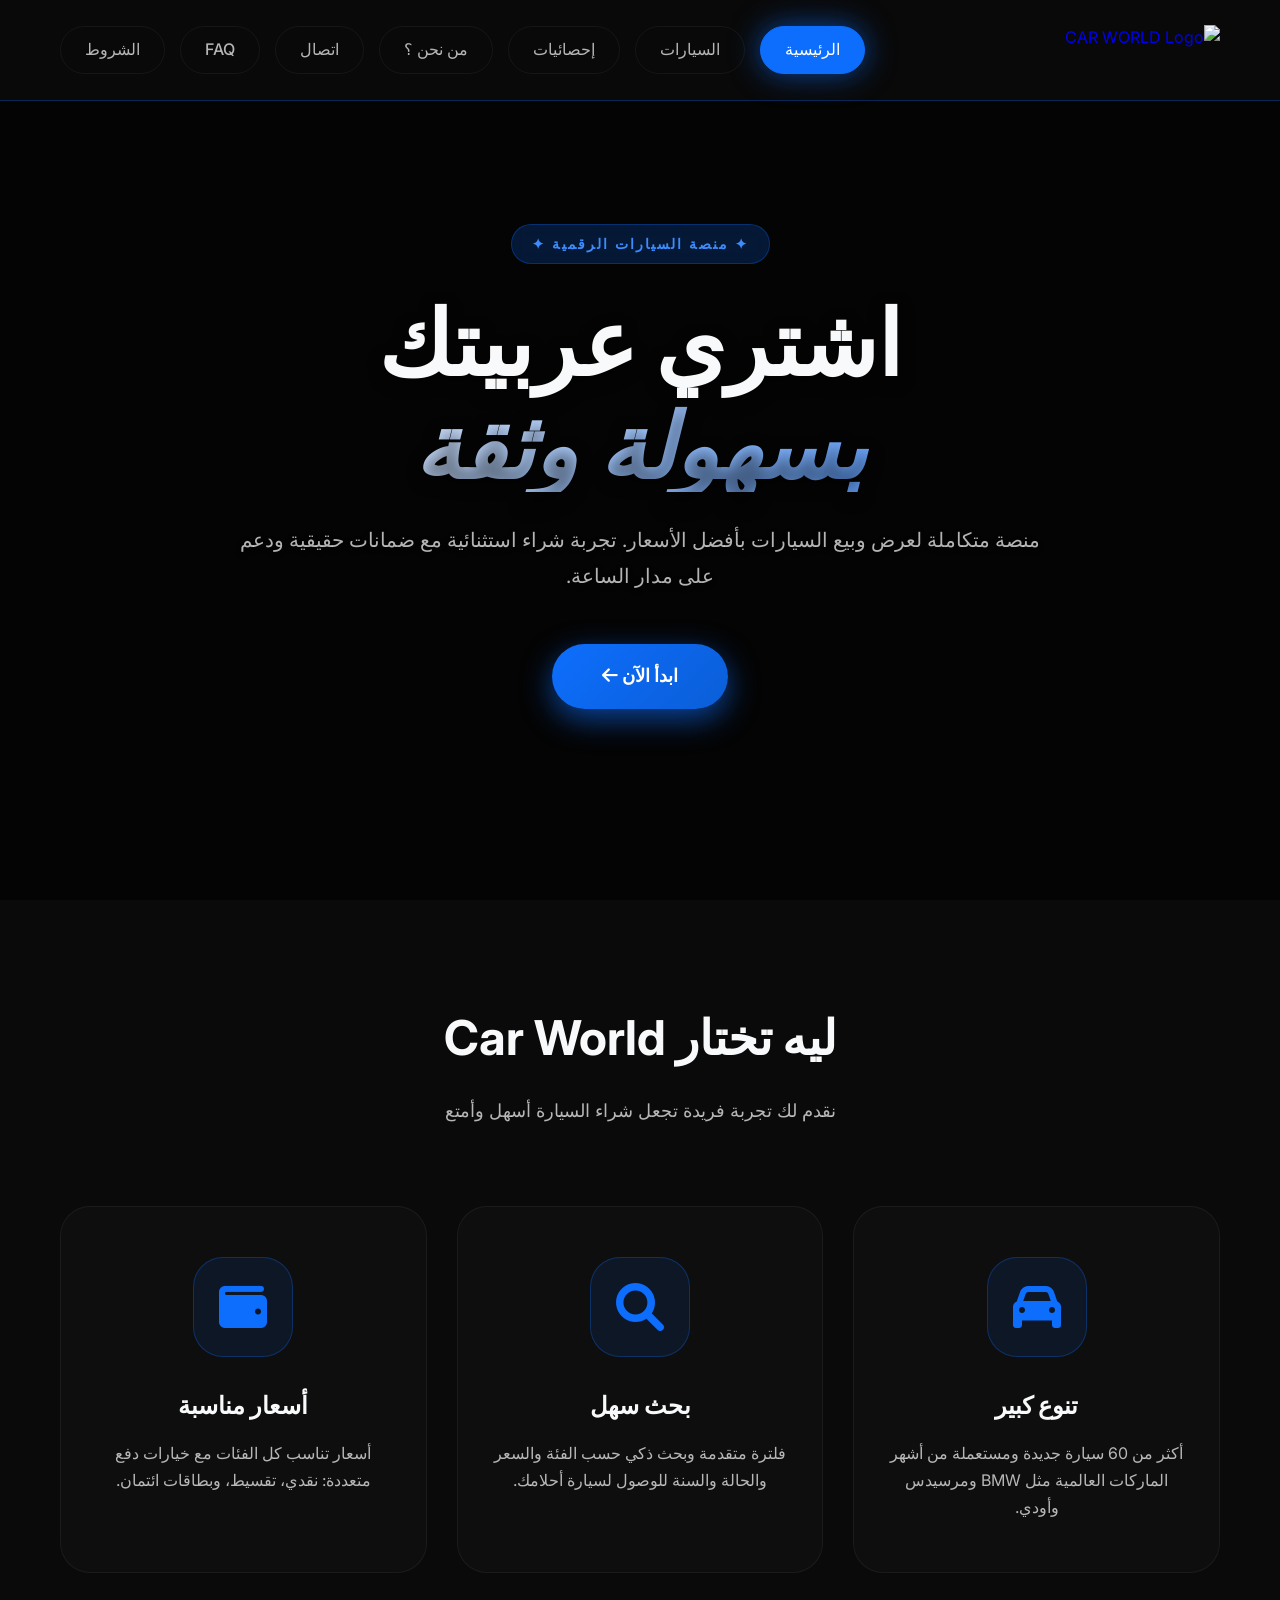
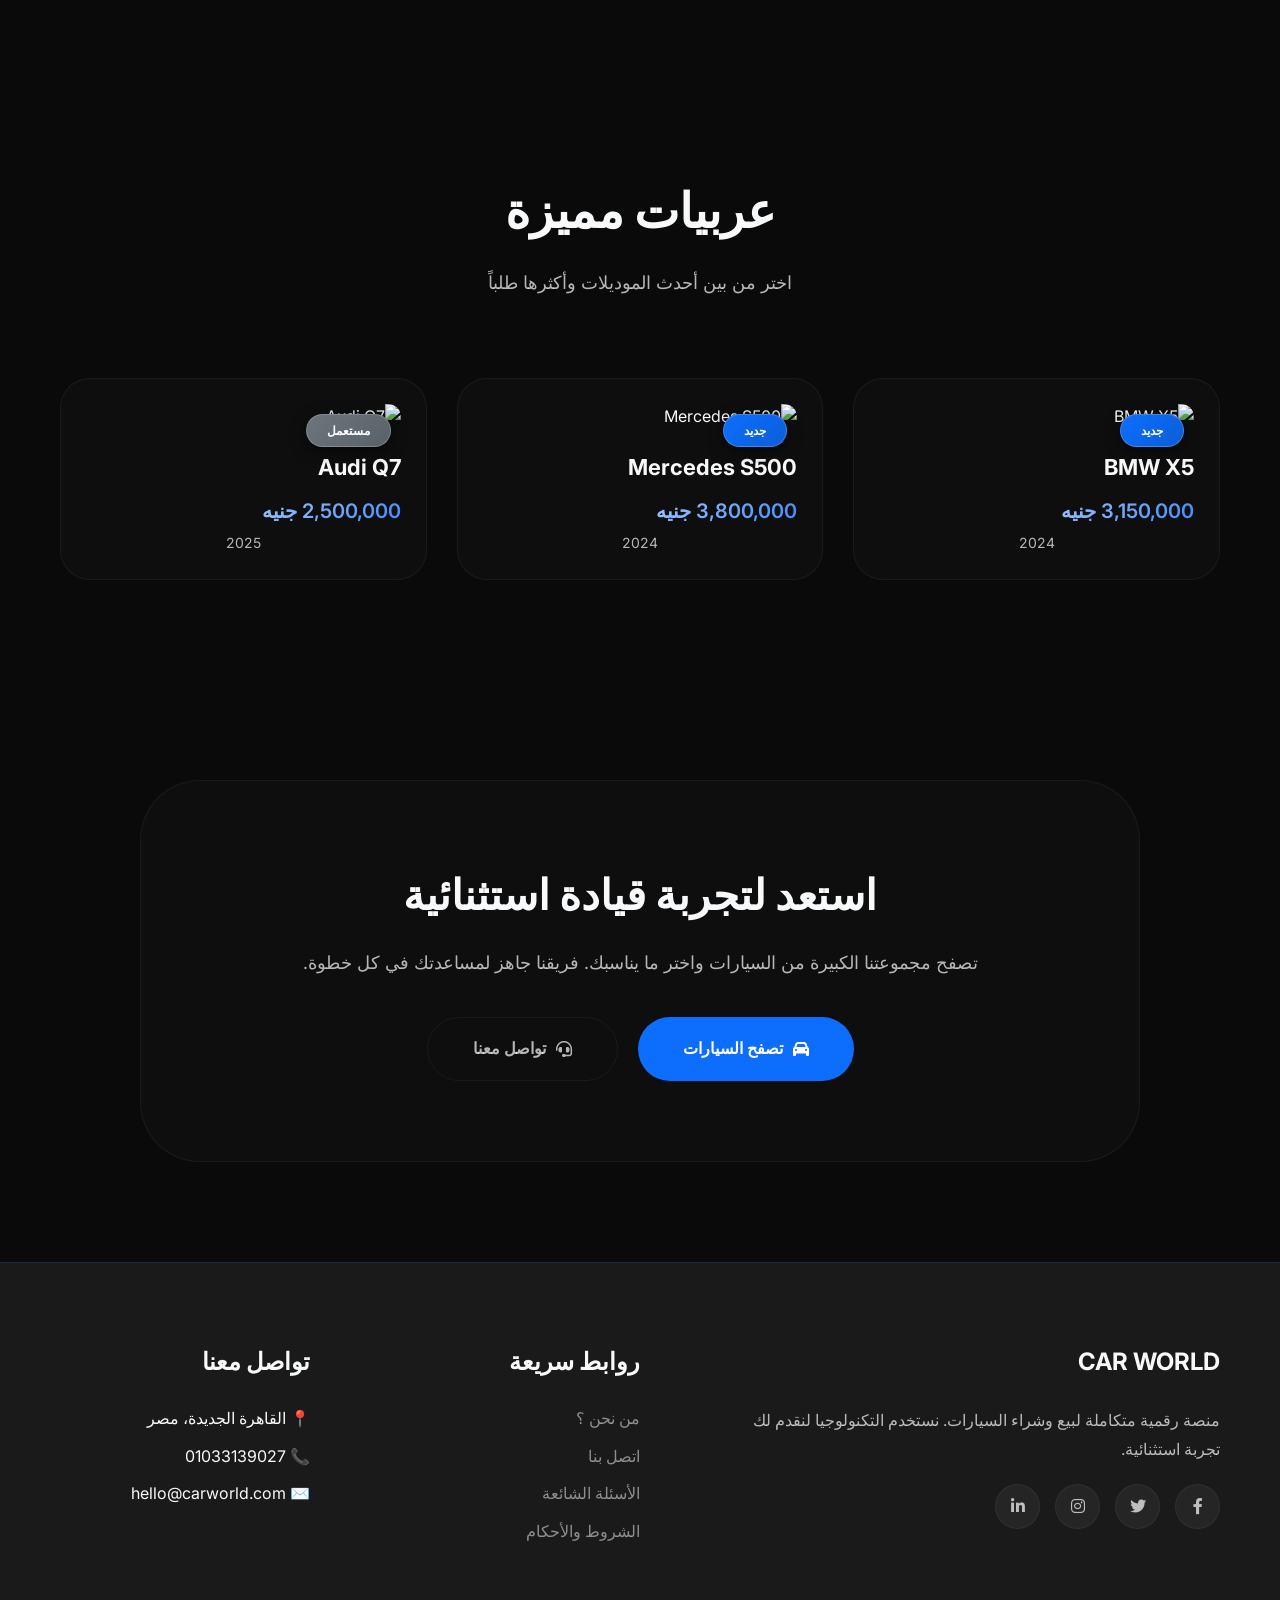
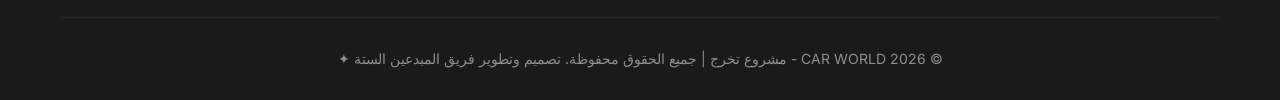
==== commit c377d41e: "Update index.html" ====
--- a/index.html
+++ b/index.html
@@ -4,26 +4,26 @@
 <head>
     <meta charset="UTF-8" />
     <meta name="viewport" content="width=device-width, initial-scale=1.0">
+    <meta name="description" content="أكبر منصة لبيع وشراء السيارات في مصر. اكتشف مجموعتنا الضخمة من السيارات الجديدة والمستعملة بأفضل الأسعار.">
+    <meta name="keywords" content="سيارات, شراء سيارات, بيع سيارات, سيارات جديدة, سيارات مستعملة, BMW, مرسيدس, أودي, تويوتا, هيونداي, كيا, تقسيط سيارات, مصر, القاهرة, Car World">
     <title>Car World - الرئيسية | منصة السيارات الرقمية</title>
-    <link rel="manifest" href="manifest.json">
+    <link rel="manifest" href="/CF/manifest.json">
     <meta name="theme-color" content="#0d6efd">
 
-    <!-- Fonts & Icons -->
-        <link rel="icon" type="image/x-icon" href="/CF/icons/favicon.ico">
+    <!-- أيقونات الموقع -->
+    <link rel="icon" type="image/x-icon" href="/CF/icons/favicon.ico">
     <link rel="icon" type="image/png" sizes="16x16" href="/CF/icons/favicon-16x16.png">
     <link rel="icon" type="image/png" sizes="32x32" href="/CF/icons/favicon-32x32.png">
     <link rel="apple-touch-icon" sizes="180x180" href="/CF/icons/apple-touch-icon.png">
     <link rel="icon" type="image/png" sizes="192x192" href="/CF/icons/android-chrome-192x192.png">
     <link rel="icon" type="image/png" sizes="512x512" href="/CF/icons/android-chrome-512x512.png">
-    <link rel="manifest" href="/CF/site.webmanifest">
-    <link rel="sitemap" type="application/xml" title="Sitemap" href="/CF/sitemap.xml">
-
+    
     <link rel="preconnect" href="https://fonts.googleapis.com">
     <link rel="preconnect" href="https://fonts.gstatic.com" crossorigin>
     <link href="https://fonts.googleapis.com/css2?family=Inter:ital,opsz,wght@0,14..32,100..900;1,14..32,100..900&family=Playfair+Display:ital,wght@0,400..900;1,400..900&display=swap" rel="stylesheet">
     <link rel="stylesheet" href="https://cdnjs.cloudflare.com/ajax/libs/font-awesome/6.0.0/css/all.min.css">
-    <link rel="stylesheet" href="responsive.css">
-    <script src="script.js" defer></script>
+    <link rel="stylesheet" href="/CF/responsive.css">
+    <script src="/CF/script.js" defer></script>
 
     <style>
         * {
@@ -175,7 +175,7 @@
             position: relative;
             padding: 120px 60px 80px;
             overflow: hidden;
-            background: url('assets/images/Mercedes-AMG_CLS_53_1X7A6800.jpg') center/cover no-repeat;
+            background: url('/CF/assets/images/Mercedes-AMG_CLS_53_1X7A6800.jpg') center/cover no-repeat;
             background-attachment: fixed;
         }
         
@@ -752,18 +752,18 @@
 
 <body>
     <header class="header">
-        <a href="index.html" class="logo-link">
-            <img src="assets/images/logo-main-dark.png" alt="CAR WORLD Logo" class="logo logo-dark">
-            <img src="assets/images/logo-main-light.png" alt="CAR WORLD Logo" class="logo logo-light" style="display: none;">
+        <a href="/CF/index.html" class="logo-link">
+            <img src="/CF/assets/images/logo-main-dark.png" alt="CAR WORLD Logo" class="logo logo-dark">
+            <img src="/CF/assets/images/logo-main-light.png" alt="CAR WORLD Logo" class="logo logo-light" style="display: none;">
         </a>
         <nav class="nav">
-            <a href="index.html" class="nav-btn active">الرئيسية</a>
-            <a href="cars.html" class="nav-btn">السيارات</a>
-            <a href="stats.html" class="nav-btn">إحصائيات</a>
-            <a href="about.html" class="nav-btn">من نحن ؟</a>
-            <a href="contact.html" class="nav-btn">اتصال</a>
-            <a href="faq.html" class="nav-btn">FAQ</a>
-            <a href="terms.html" class="nav-btn">الشروط</a>
+            <a href="/CF/index.html" class="nav-btn active">الرئيسية</a>
+            <a href="/CF/cars.html" class="nav-btn">السيارات</a>
+            <a href="/CF/stats.html" class="nav-btn">إحصائيات</a>
+            <a href="/CF/about.html" class="nav-btn">من نحن ؟</a>
+            <a href="/CF/contact.html" class="nav-btn">اتصال</a>
+            <a href="/CF/faq.html" class="nav-btn">FAQ</a>
+            <a href="/CF/terms.html" class="nav-btn">الشروط</a>
         </nav>
     </header>
 
@@ -778,7 +778,7 @@
                 <p class="hero-description">
                     منصة متكاملة لعرض وبيع السيارات بأفضل الأسعار. تجربة شراء استثنائية مع ضمانات حقيقية ودعم على مدار الساعة.
                 </p>
-                <a href="cars.html" class="hero-btn">ابدأ الآن <i class="fas fa-arrow-left"></i></a>
+                <a href="/CF/cars.html" class="hero-btn">ابدأ الآن <i class="fas fa-arrow-left"></i></a>
             </div>
         </section>
 
@@ -812,22 +812,22 @@
                 <p>اختر من بين أحدث الموديلات وأكثرها طلباً</p>
             </div>
             <div class="cars-preview-grid">
-                <div class="car-preview-card" onclick="window.location.href='car-details.html?category=luxury&brand=BMW&model=X5'">
-                    <img src="assets/images/img1894BMW-X5.jpg" alt="BMW X5" class="car-preview-image">
+                <div class="car-preview-card" onclick="window.location.href='/CF/car-details.html?category=luxury&brand=BMW&model=X5'">
+                    <img src="/CF/assets/images/img1894BMW-X5.jpg" alt="BMW X5" class="car-preview-image">
                     <h3>BMW X5</h3>
                     <p class="car-preview-price">3,150,000 جنيه</p>
                     <p class="car-year">2024</p>
                     <span class="car-preview-badge new">جديد</span>
                 </div>
-                <div class="car-preview-card" onclick="window.location.href='car-details.html?category=luxury&brand=Mercedes&model=S500'">
-                    <img src="assets/images/mercedes-s-class-s500-1708352796658.webp" alt="Mercedes S500" class="car-preview-image">
+                <div class="car-preview-card" onclick="window.location.href='/CF/car-details.html?category=luxury&brand=Mercedes&model=S500'">
+                    <img src="/CF/assets/images/mercedes-s-class-s500-1708352796658.webp" alt="Mercedes S500" class="car-preview-image">
                     <h3>Mercedes S500</h3>
                     <p class="car-preview-price">3,800,000 جنيه</p>
                     <p class="car-year">2024</p>
                     <span class="car-preview-badge new">جديد</span>
                 </div>
-                <div class="car-preview-card" onclick="window.location.href='car-details.html?category=luxury&brand=Audi&model=Q7'">
-                    <img src="assets/images/2017-audi-q7-first-drive-review-car-and-driver-photo-658873-s-original.avif" alt="Audi Q7" class="car-preview-image">
+                <div class="car-preview-card" onclick="window.location.href='/CF/car-details.html?category=luxury&brand=Audi&model=Q7'">
+                    <img src="/CF/assets/images/2017-audi-q7-first-drive-review-car-and-driver-photo-658873-s-original.avif" alt="Audi Q7" class="car-preview-image">
                     <h3>Audi Q7</h3>
                     <p class="car-preview-price">2,500,000 جنيه</p>
                     <p class="car-year">2025</p>
@@ -841,8 +841,8 @@
                 <h2>استعد لتجربة قيادة استثنائية</h2>
                 <p>تصفح مجموعتنا الكبيرة من السيارات واختر ما يناسبك. فريقنا جاهز لمساعدتك في كل خطوة.</p>
                 <div class="cta-buttons">
-                    <a href="cars.html" class="cta-btn primary"><i class="fas fa-car"></i> تصفح السيارات</a>
-                    <a href="contact.html" class="cta-btn secondary"><i class="fas fa-headset"></i> تواصل معنا</a>
+                    <a href="/CF/cars.html" class="cta-btn primary"><i class="fas fa-car"></i> تصفح السيارات</a>
+                    <a href="/CF/contact.html" class="cta-btn secondary"><i class="fas fa-headset"></i> تواصل معنا</a>
                 </div>
             </div>
         </section>
@@ -868,10 +868,10 @@
             <div class="footer-section">
                 <h3>روابط سريعة</h3>
                 <ul>
-                    <li><a href="about.html">من نحن ؟</a></li>
-                    <li><a href="contact.html">اتصل بنا</a></li>
-                    <li><a href="faq.html">الأسئلة الشائعة</a></li>
-                    <li><a href="terms.html">الشروط والأحكام</a></li>
+                    <li><a href="/CF/about.html">من نحن ؟</a></li>
+                    <li><a href="/CF/contact.html">اتصل بنا</a></li>
+                    <li><a href="/CF/faq.html">الأسئلة الشائعة</a></li>
+                    <li><a href="/CF/terms.html">الشروط والأحكام</a></li>
                 </ul>
             </div>
             <div class="footer-section">
@@ -900,11 +900,11 @@
                 header.style.transform = 'translateY(0)';
             }
             lastScroll = currentScroll;
-        });        if ('serviceWorker' in navigator) {
-            navigator.serviceWorker.register('/sw.js')
+        });
+        if ('serviceWorker' in navigator) {
+            navigator.serviceWorker.register('/CF/sw.js')
                 .then(() => console.log('Service Worker registered!'));
         }
-
     </script>
 </body>
 
